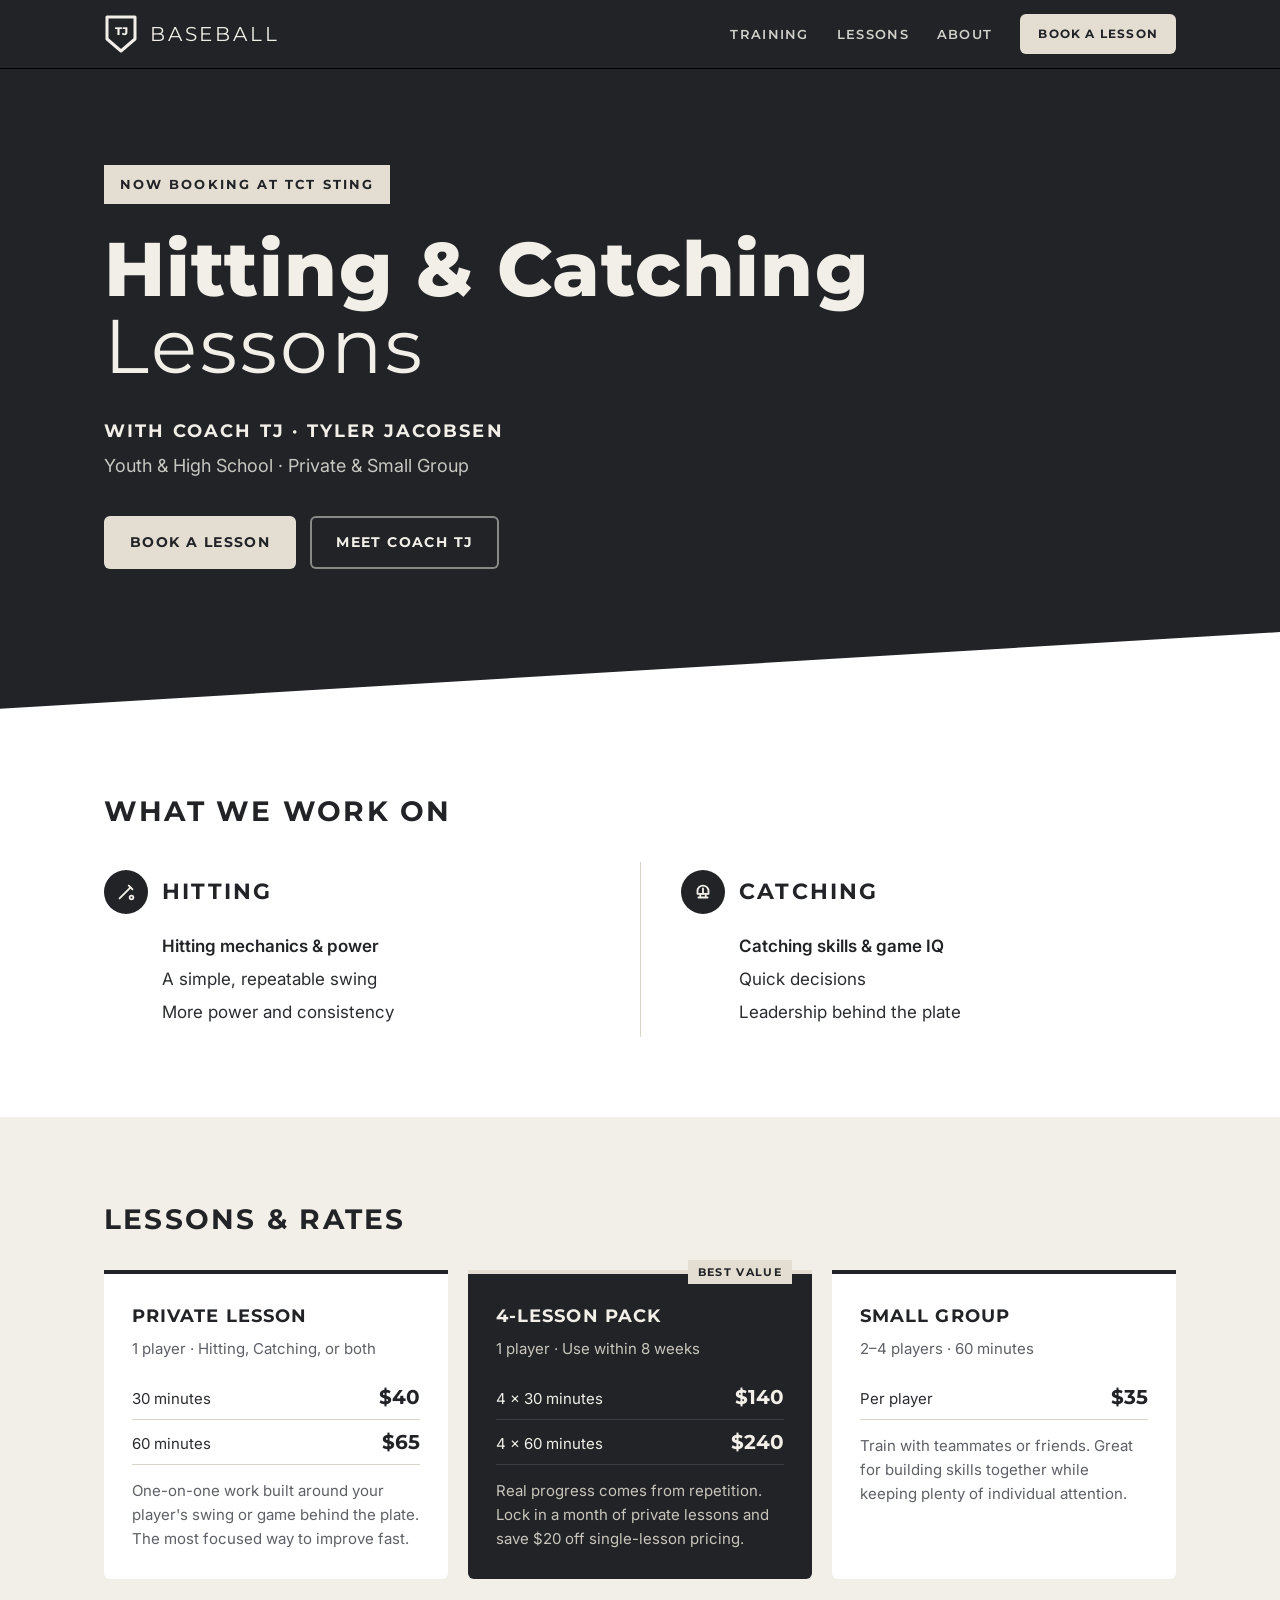
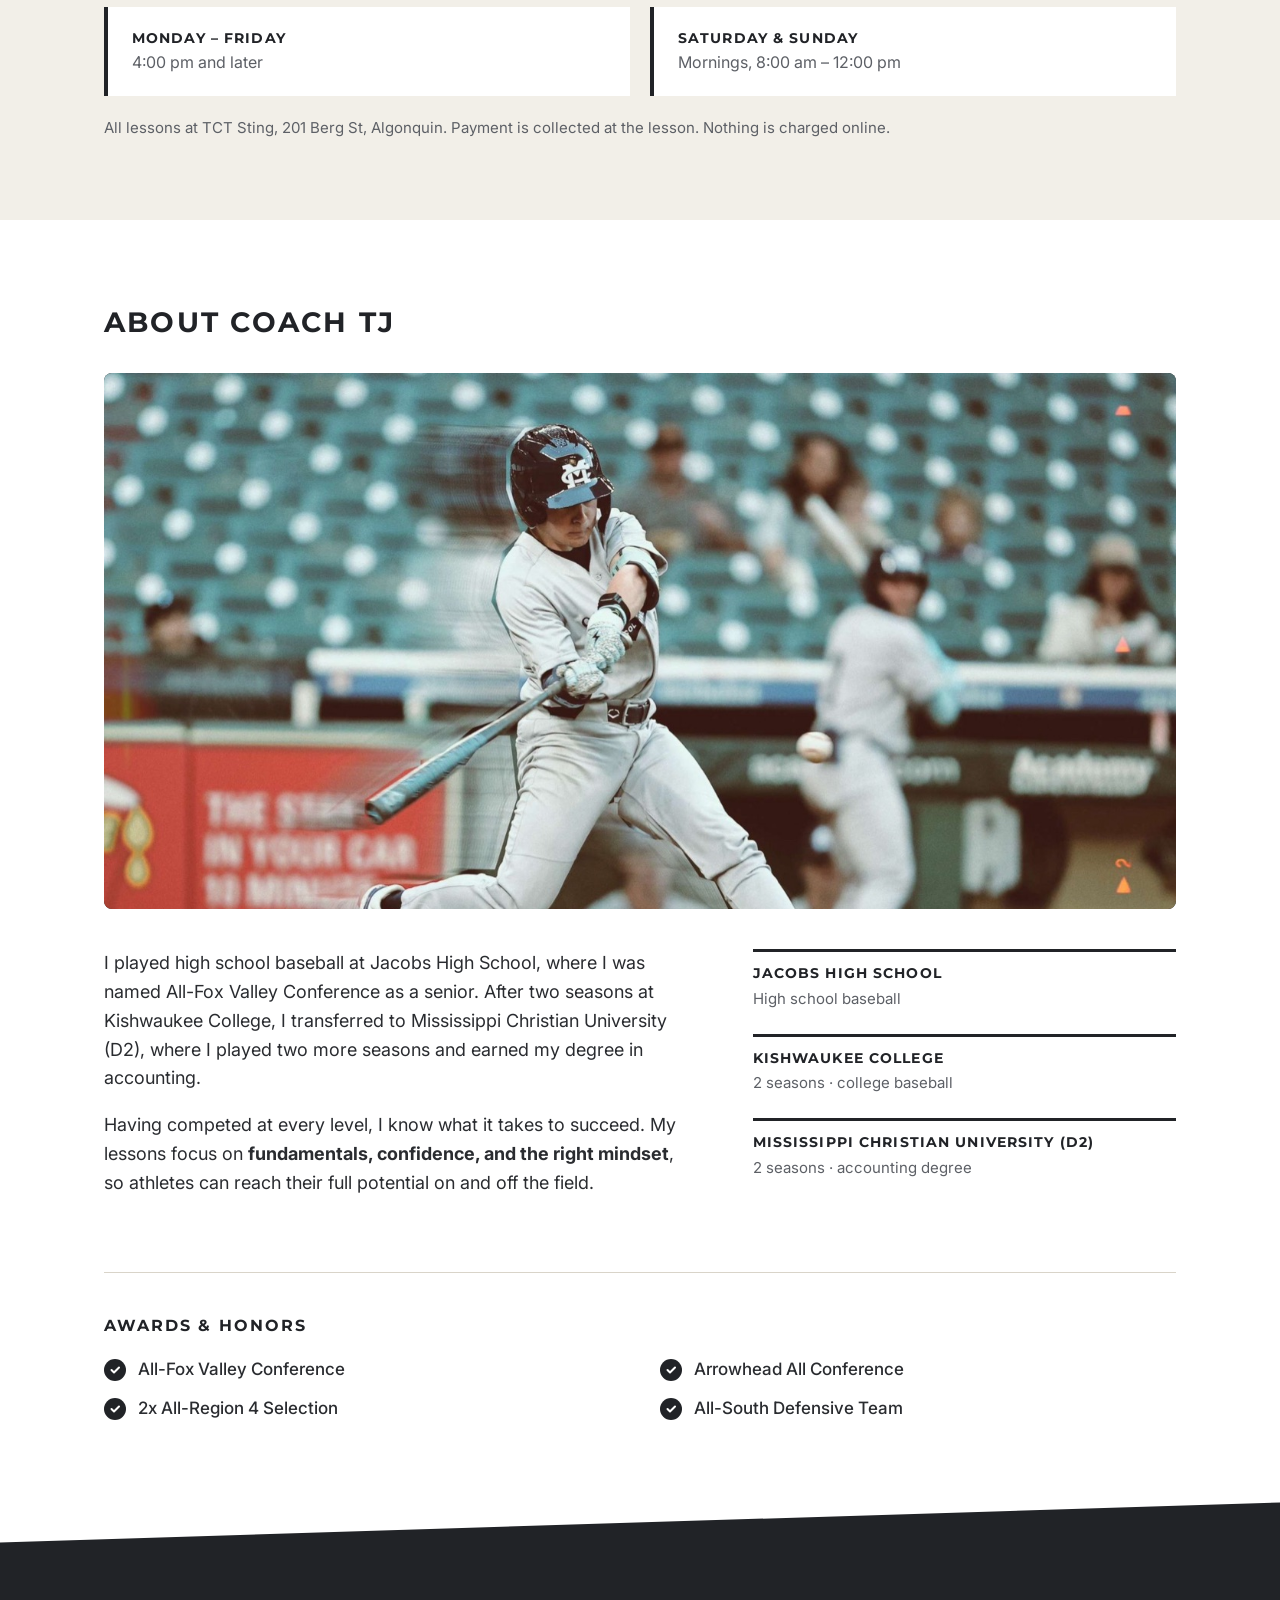
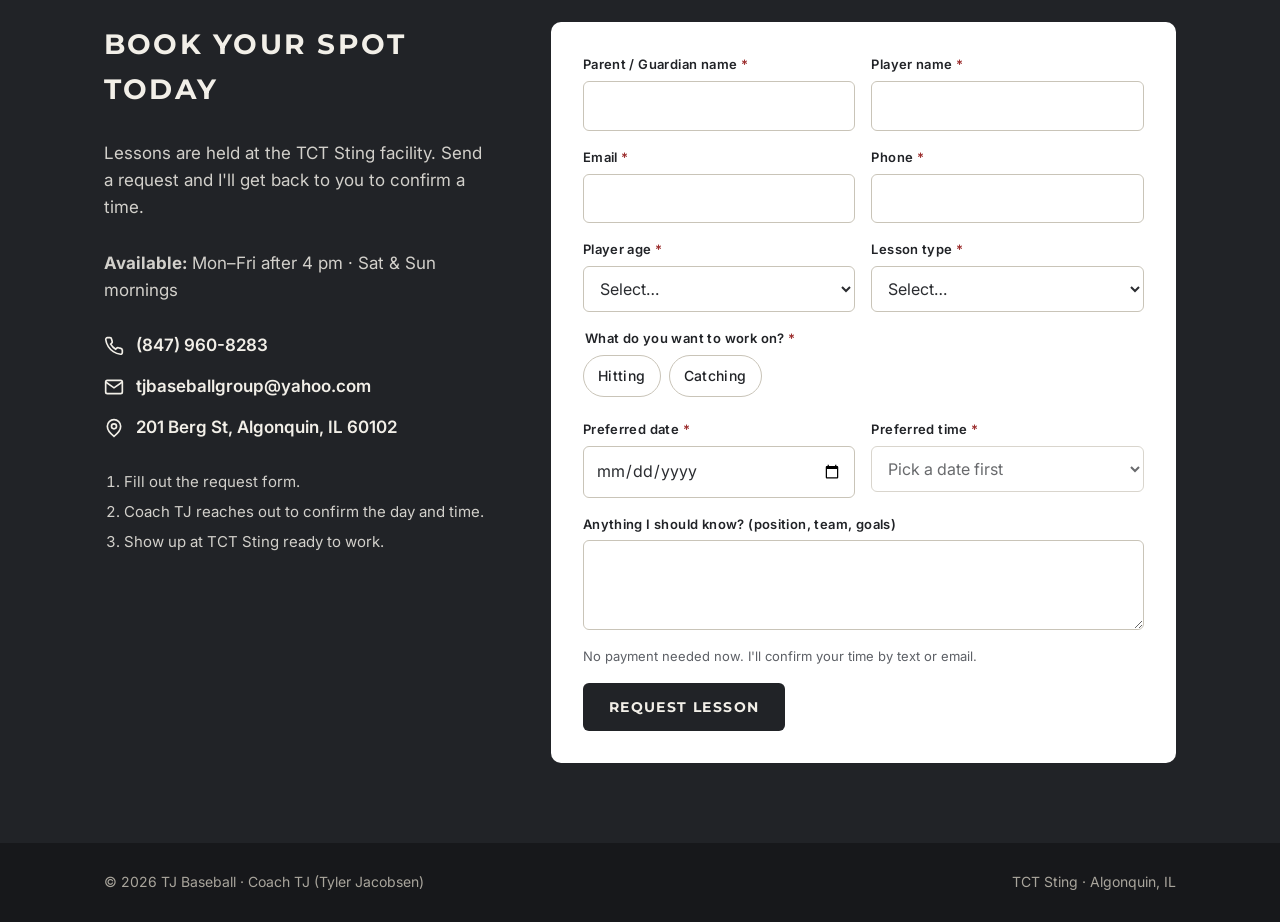
==== index.html @ 621c5c92 "Add files via upload" ====
<!doctype html>
<html lang="en">
<head>
<meta charset="utf-8">
<meta name="viewport" content="width=device-width, initial-scale=1">
<title>TJ Baseball | Hitting & Catching Lessons</title>
<meta name="description" content="Private and small group hitting and catching lessons for youth and high school players with Coach TJ (Tyler Jacobsen) at TCT Sting in Algonquin, IL.">
<link rel="preconnect" href="https://fonts.googleapis.com">
<link rel="preconnect" href="https://fonts.gstatic.com" crossorigin>
<link href="https://fonts.googleapis.com/css2?family=Montserrat:wght@400;600;700;800&family=Inter:wght@400;500;600&display=swap" rel="stylesheet">
<style>
  :root {
    --ink: #212327;
    --ink-2: #2c2f34;
    --cream: #e4ded2;
    --paper: #f2efe8;
    --white: #ffffff;
    --text: #2a2c30;
    --muted: #5d6066;
    --line: #d9d4c9;
    --accent: #e4ded2;
    --ok: #2f6b45;
    --err: #9b2c2c;
    --radius: 6px;
    --max: 1120px;
  }
  * { box-sizing: border-box; }
  html { scroll-behavior: smooth; }
  body {
    margin: 0; background: var(--white); color: var(--text);
    font: 400 17px/1.6 Inter, system-ui, -apple-system, sans-serif;
  }
  h1, h2, h3, .eyebrow, .btn, nav a { font-family: Montserrat, Inter, sans-serif; }
  h2 { font-size: clamp(22px, 3vw, 28px); letter-spacing: .08em; text-transform: uppercase; margin: 0 0 28px; font-weight: 700; color: var(--ink); }
  a { color: inherit; }
  .wrap { max-width: var(--max); margin: 0 auto; padding: 0 24px; }
  section { padding: 80px 0; }

  /* Nav */
  header.nav { position: sticky; top: 0; z-index: 20; background: var(--ink); color: var(--paper); border-bottom: 1px solid #000; }
  header.nav .wrap { display: flex; align-items: center; justify-content: space-between; height: 68px; }
  .logo { display: flex; align-items: center; gap: 12px; text-decoration: none; }
  .logo span { font-family: Montserrat, sans-serif; font-weight: 400; letter-spacing: .14em; font-size: 20px; }
  nav { display: flex; gap: 28px; align-items: center; }
  nav a { text-decoration: none; font-size: 13px; font-weight: 600; letter-spacing: .1em; text-transform: uppercase; opacity: .85; }
  nav a:hover { opacity: 1; }
  .menu-btn { display: none; background: none; border: 0; color: var(--paper); padding: 8px; cursor: pointer; }

  .btn { display: inline-block; border: 0; cursor: pointer; text-decoration: none; text-transform: uppercase; letter-spacing: .1em; font-weight: 700; font-size: 14px; padding: 15px 26px; border-radius: var(--radius); transition: transform .15s, background .15s; }
  .btn:active { transform: translateY(1px); }
  .btn-light { background: var(--cream); color: var(--ink); }
  .btn-light:hover { background: #fff; }
  .btn-ghost { background: transparent; color: var(--paper); box-shadow: inset 0 0 0 2px rgba(242,239,232,.5); }
  .btn-ghost:hover { box-shadow: inset 0 0 0 2px var(--paper); }
  .btn-dark { background: var(--ink); color: var(--paper); }
  .btn-dark:hover { background: #000; }
  nav .btn { padding: 10px 18px; font-size: 12px; opacity: 1; }

  /* Hero */
  .hero { background: var(--ink); color: var(--paper); padding: 96px 0 140px; position: relative; clip-path: polygon(0 0, 100% 0, 100% 88%, 0 100%); }
  .hero::after { content: ""; position: absolute; left: 0; right: 0; bottom: 0; height: 14px; background: var(--cream); clip-path: polygon(0 100%, 100% 0, 100% 100%, 0 100%); }
  .tag { display: inline-block; background: var(--cream); color: var(--ink); font-family: Montserrat, sans-serif; font-weight: 700; font-size: 13px; letter-spacing: .16em; text-transform: uppercase; padding: 9px 16px; margin-bottom: 26px; }
  .hero h1 { margin: 0; line-height: 1.02; font-size: clamp(40px, 7vw, 76px); font-weight: 800; letter-spacing: .01em; }
  .hero h1 .thin { display: block; font-weight: 400; letter-spacing: .04em; }
  .hero .coach { margin: 32px 0 6px; font-family: Montserrat, sans-serif; font-weight: 700; letter-spacing: .12em; text-transform: uppercase; font-size: 18px; }
  .hero .sub { margin: 0 0 36px; opacity: .8; font-size: 18px; }
  .hero .ctas { display: flex; gap: 14px; flex-wrap: wrap; }

  /* Work on */
  .focus { display: grid; grid-template-columns: 1fr 1fr; gap: 0; }
  .focus > div { padding: 8px 40px 8px 0; }
  .focus > div + div { border-left: 1px solid var(--line); padding-left: 40px; }
  .focus h3 { display: flex; align-items: center; gap: 14px; font-size: 22px; letter-spacing: .1em; text-transform: uppercase; margin: 0 0 16px; color: var(--ink); }
  .ic { width: 44px; height: 44px; border-radius: 50%; background: var(--ink); display: grid; place-items: center; flex: none; }
  .focus ul { list-style: none; padding: 0 0 0 58px; margin: 0; }
  .focus li { padding: 3px 0; }
  .focus li:first-child { font-weight: 600; color: var(--ink); }

  /* Lessons */
  .lessons { background: var(--paper); }
  .cards { display: grid; grid-template-columns: repeat(3, 1fr); gap: 20px; }
  .card { background: var(--white); border-top: 4px solid var(--ink); padding: 28px; border-radius: 0 0 var(--radius) var(--radius); }
  .card h3 { margin: 0 0 6px; font-size: 18px; letter-spacing: .06em; text-transform: uppercase; color: var(--ink); }
  .card .meta { color: var(--muted); font-size: 15px; margin-bottom: 14px; }
  .card .price { font-family: Montserrat, sans-serif; font-weight: 700; font-size: 22px; color: var(--ink); margin-bottom: 12px; }
  .card p { margin: 0; font-size: 15px; color: var(--muted); }

  .card .price small { font-size: 14px; font-weight: 600; color: var(--muted); }
  .card .price-list { list-style: none; margin: 0 0 14px; padding: 0; }
  .card .price-list li { display: flex; justify-content: space-between; align-items: baseline; padding: 6px 0; border-bottom: 1px solid var(--line); font-size: 15px; }
  .card .price-list b { font-family: Montserrat, sans-serif; font-size: 20px; color: var(--ink); }
  .card.featured { background: var(--ink); color: var(--paper); border-top-color: var(--cream); position: relative; }
  .card.featured h3, .card.featured .price-list b { color: var(--paper); }
  .card.featured .meta, .card.featured p { color: #c9c5bc; }
  .card.featured .price-list li { border-color: #3a3d43; }
  .badge { position: absolute; top: -14px; right: 20px; background: var(--cream); color: var(--ink); font: 700 11px Montserrat, sans-serif; letter-spacing: .12em; text-transform: uppercase; padding: 5px 10px; }
  .hours { display: grid; grid-template-columns: repeat(2, 1fr); gap: 20px; margin-top: 28px; }
  .hours div { background: var(--white); padding: 20px 24px; border-left: 4px solid var(--ink); }
  .hours strong { display: block; font-family: Montserrat, sans-serif; text-transform: uppercase; letter-spacing: .08em; font-size: 14px; color: var(--ink); }
  .hours span { color: var(--muted); font-size: 16px; }
  .note { margin: 20px 0 0; color: var(--muted); font-size: 15px; }

  /* About */
  .about-photo { margin: 0 0 40px; border-radius: 8px; overflow: hidden; aspect-ratio: 16 / 8; background: var(--ink); }
  .about-photo img { width: 100%; height: 100%; object-fit: cover; object-position: 45% 0%; display: block; }
  .about-grid { display: grid; grid-template-columns: 1.4fr 1fr; gap: 56px; align-items: start; }
  .about p { margin: 0 0 18px; font-size: 18px; }
  .path { display: grid; gap: 22px; }
  .path div { border-top: 3px solid var(--ink); padding-top: 10px; }
  .path strong { display: block; font-family: Montserrat, sans-serif; letter-spacing: .08em; text-transform: uppercase; font-size: 14px; color: var(--ink); }
  .path span { color: var(--muted); font-size: 15px; }
  .awards { margin-top: 56px; padding-top: 40px; border-top: 1px solid var(--line); }
  .awards h3 { font-size: 16px; letter-spacing: .12em; text-transform: uppercase; margin: 0 0 18px; color: var(--ink); }
  .awards ul { list-style: none; margin: 0; padding: 0; display: grid; grid-template-columns: 1fr 1fr; gap: 12px 40px; }
  .awards li { display: flex; align-items: center; gap: 12px; font-weight: 500; }
  .check { width: 22px; height: 22px; border-radius: 50%; background: var(--ink); display: grid; place-items: center; flex: none; }

  /* Booking */
  .book { background: var(--ink); color: var(--paper); clip-path: polygon(0 40px, 100% 0, 100% 100%, 0 100%); padding-top: 120px; }
  .book h2 { color: var(--paper); }
  .book-grid { display: grid; grid-template-columns: 1fr 1.6fr; gap: 56px; align-items: start; }
  .book .lead { opacity: .85; margin: 0 0 28px; }
  .contact { list-style: none; padding: 0; margin: 0 0 28px; display: grid; gap: 14px; }
  .contact li { display: flex; gap: 12px; align-items: center; font-weight: 600; }
  .contact a { text-decoration: none; }
  .contact a:hover { text-decoration: underline; }
  .steps { margin: 0; padding-left: 20px; opacity: .85; font-size: 15px; }
  .steps li { margin-bottom: 6px; }

  form { background: var(--white); color: var(--text); border-radius: 10px; padding: 32px; }
  .row { display: grid; grid-template-columns: 1fr 1fr; gap: 16px; }
  .field { display: flex; flex-direction: column; margin-bottom: 16px; }
  label, legend { font-size: 13px; font-weight: 600; letter-spacing: .03em; color: var(--ink); margin-bottom: 6px; }
  .req { color: var(--err); }
  input, select, textarea { font: inherit; font-size: 16px; padding: 11px 12px; border: 1px solid #c9c4b8; border-radius: var(--radius); background: #fff; color: var(--text); width: 100%; }
  input:focus, select:focus, textarea:focus { outline: 2px solid var(--ink); outline-offset: 0; border-color: var(--ink); }
  textarea { min-height: 90px; resize: vertical; }
  fieldset { border: 0; padding: 0; margin: 0 0 16px; }
  .chips { display: flex; flex-wrap: wrap; gap: 8px; }
  .chip input { position: absolute; opacity: 0; pointer-events: none; }
  .chip span { display: inline-block; padding: 9px 14px; border: 1px solid #c9c4b8; border-radius: 999px; font-size: 14px; font-weight: 500; cursor: pointer; user-select: none; }
  .chip input:checked + span { background: var(--ink); color: var(--paper); border-color: var(--ink); }
  .chip input:focus-visible + span { outline: 2px solid var(--ink); outline-offset: 2px; }
  .form-foot { display: flex; align-items: center; justify-content: space-between; gap: 16px; flex-wrap: wrap; margin-top: 8px; }
  .fine { font-size: 13px; color: var(--muted); margin: 0; }
  .status { margin-top: 16px; padding: 14px 16px; border-radius: var(--radius); font-size: 15px; display: none; }
  .status.ok { display: block; background: #e7f2ea; color: var(--ok); }
  .status.err { display: block; background: #f7e6e6; color: var(--err); }
  .hp { position: absolute; left: -9999px; }

  footer { background: #17181b; color: #a9a59c; font-size: 14px; padding: 28px 0; }
  footer .wrap { display: flex; justify-content: space-between; gap: 16px; flex-wrap: wrap; }

  @media (max-width: 860px) {
    section { padding: 60px 0; }
    nav { display: none; position: absolute; top: 68px; left: 0; right: 0; background: var(--ink); flex-direction: column; align-items: stretch; gap: 0; padding: 8px 24px 20px; }
    nav.open { display: flex; }
    nav a { padding: 14px 0; border-bottom: 1px solid #3a3d43; }
    nav .btn { margin-top: 14px; text-align: center; padding: 14px; }
    .menu-btn { display: block; }
    .hero { padding: 64px 0 110px; }
    .focus, .cards, .about-grid, .book-grid { grid-template-columns: 1fr; }
    .focus > div { padding: 0 0 28px; }
    .focus > div + div { border-left: 0; border-top: 1px solid var(--line); padding: 28px 0 0; }
    .about-grid { gap: 36px; }
    .awards ul { grid-template-columns: 1fr; }
    .hours { grid-template-columns: 1fr; }
    .about-photo { aspect-ratio: 4 / 3; }
    .book { padding-top: 90px; }
  }
  @media (max-width: 520px) {
    .wrap { padding: 0 16px; }
    .row { grid-template-columns: 1fr; gap: 0; }
    form { padding: 22px 18px; }
    .focus ul { padding-left: 0; }
  }
</style>
</head>
<body>

<header class="nav">
  <div class="wrap">
    <a class="logo" href="#top" aria-label="TJ Baseball home">
      <svg width="34" height="40" viewBox="0 0 34 40" aria-hidden="true"><path d="M3 3h28v22L17 37 3 25z" fill="none" stroke="#f2efe8" stroke-width="3" stroke-linejoin="round"/><text x="17" y="21" text-anchor="middle" font-family="Montserrat, sans-serif" font-weight="800" font-size="11" fill="#f2efe8">TJ</text></svg>
      <span>BASEBALL</span>
    </a>
    <button class="menu-btn" aria-label="Open menu" aria-expanded="false" aria-controls="menu">
      <svg width="26" height="26" viewBox="0 0 24 24" fill="none" stroke="currentColor" stroke-width="2"><path d="M3 6h18M3 12h18M3 18h18"/></svg>
    </button>
    <nav id="menu">
      <a href="#training">Training</a>
      <a href="#lessons">Lessons</a>
      <a href="#about">About</a>
      <a class="btn btn-light" href="#book">Book a Lesson</a>
    </nav>
  </div>
</header>

<main id="top">
  <section class="hero">
    <div class="wrap">
      <div class="tag">Now booking at TCT Sting</div>
      <h1>Hitting &amp; Catching <span class="thin">Lessons</span></h1>
      <p class="coach">With Coach TJ · Tyler Jacobsen</p>
      <p class="sub">Youth &amp; High School · Private &amp; Small Group</p>
      <div class="ctas">
        <a class="btn btn-light" href="#book">Book a Lesson</a>
        <a class="btn btn-ghost" href="#about">Meet Coach TJ</a>
      </div>
    </div>
  </section>

  <section id="training">
    <div class="wrap">
      <h2>What We Work On</h2>
      <div class="focus">
        <div>
          <h3><span class="ic"><svg width="22" height="22" viewBox="0 0 24 24" fill="none" stroke="#f2efe8" stroke-width="2" stroke-linecap="round"><path d="M5 19 17 7"/><path d="M15 5l4 4"/><circle cx="18" cy="18" r="2"/></svg></span>Hitting</h3>
          <ul>
            <li>Hitting mechanics &amp; power</li>
            <li>A simple, repeatable swing</li>
            <li>More power and consistency</li>
          </ul>
        </div>
        <div>
          <h3><span class="ic"><svg width="22" height="22" viewBox="0 0 24 24" fill="none" stroke="#f2efe8" stroke-width="2" stroke-linecap="round" stroke-linejoin="round"><path d="M6 11a6 6 0 0 1 12 0v3H6z"/><path d="M9 14v4M15 14v4M7 18h10"/><path d="M12 8v6"/></svg></span>Catching</h3>
          <ul>
            <li>Catching skills &amp; game IQ</li>
            <li>Quick decisions</li>
            <li>Leadership behind the plate</li>
          </ul>
        </div>
      </div>
    </div>
  </section>

  <section id="lessons" class="lessons">
    <div class="wrap">
      <h2>Lessons &amp; Rates</h2>
      <div class="cards">
        <div class="card">
          <h3>Private Lesson</h3>
          <div class="meta">1 player · Hitting, Catching, or both</div>
          <ul class="price-list">
            <li><span>30 minutes</span><b>$40</b></li>
            <li><span>60 minutes</span><b>$65</b></li>
          </ul>
          <p>One-on-one work built around your player's swing or game behind the plate. The most focused way to improve fast.</p>
        </div>
        <div class="card featured">
          <span class="badge">Best value</span>
          <h3>4-Lesson Pack</h3>
          <div class="meta">1 player · Use within 8 weeks</div>
          <ul class="price-list">
            <li><span>4 × 30 minutes</span><b>$140</b></li>
            <li><span>4 × 60 minutes</span><b>$240</b></li>
          </ul>
          <p>Real progress comes from repetition. Lock in a month of private lessons and save $20 off single-lesson pricing.</p>
        </div>
        <div class="card">
          <h3>Small Group</h3>
          <div class="meta">2–4 players · 60 minutes</div>
          <ul class="price-list">
            <li><span>Per player</span><b>$35</b></li>
          </ul>
          <p>Train with teammates or friends. Great for building skills together while keeping plenty of individual attention.</p>
        </div>
      </div>
      <div class="hours">
        <div><strong>Monday – Friday</strong><span>4:00 pm and later</span></div>
        <div><strong>Saturday &amp; Sunday</strong><span>Mornings, 8:00 am – 12:00 pm</span></div>
      </div>
      <p class="note">All lessons at TCT Sting, 201 Berg St, Algonquin. Payment is collected at the lesson. Nothing is charged online.</p>
    </div>
  </section>

  <section id="about" class="about">
    <div class="wrap">
      <h2>About Coach TJ</h2>
      <figure class="about-photo"><img src="images/coach-tyler.jpg" alt="Coach TJ (Tyler Jacobsen) at bat during a college game" width="1400" height="933" loading="lazy"></figure>
      <div class="about-grid">
        <div>
          <p>I played high school baseball at Jacobs High School, where I was named All-Fox Valley Conference as a senior. After two seasons at Kishwaukee College, I transferred to Mississippi Christian University (D2), where I played two more seasons and earned my degree in accounting.</p>
          <p>Having competed at every level, I know what it takes to succeed. My lessons focus on <strong>fundamentals, confidence, and the right mindset</strong>, so athletes can reach their full potential on and off the field.</p>
        </div>
        <div class="path">
          <div><strong>Jacobs High School</strong><span>High school baseball</span></div>
          <div><strong>Kishwaukee College</strong><span>2 seasons · college baseball</span></div>
          <div><strong>Mississippi Christian University (D2)</strong><span>2 seasons · accounting degree</span></div>
        </div>
      </div>
      <div class="awards">
        <h3>Awards &amp; Honors</h3>
        <ul>
          <li><span class="check"><svg width="12" height="12" viewBox="0 0 24 24" fill="none" stroke="#fff" stroke-width="4" stroke-linecap="round" stroke-linejoin="round"><path d="M5 12l5 5L20 7"/></svg></span>All-Fox Valley Conference</li>
          <li><span class="check"><svg width="12" height="12" viewBox="0 0 24 24" fill="none" stroke="#fff" stroke-width="4" stroke-linecap="round" stroke-linejoin="round"><path d="M5 12l5 5L20 7"/></svg></span>Arrowhead All Conference</li>
          <li><span class="check"><svg width="12" height="12" viewBox="0 0 24 24" fill="none" stroke="#fff" stroke-width="4" stroke-linecap="round" stroke-linejoin="round"><path d="M5 12l5 5L20 7"/></svg></span>2x All-Region 4 Selection</li>
          <li><span class="check"><svg width="12" height="12" viewBox="0 0 24 24" fill="none" stroke="#fff" stroke-width="4" stroke-linecap="round" stroke-linejoin="round"><path d="M5 12l5 5L20 7"/></svg></span>All-South Defensive Team</li>
        </ul>
      </div>
    </div>
  </section>

  <section id="book" class="book">
    <div class="wrap book-grid">
      <div>
        <h2>Book Your Spot Today</h2>
        <p class="lead">Lessons are held at the TCT Sting facility. Send a request and I'll get back to you to confirm a time.</p>
        <p class="lead"><strong>Available:</strong> Mon–Fri after 4 pm · Sat &amp; Sun mornings</p>
        <ul class="contact">
          <li><svg width="20" height="20" viewBox="0 0 24 24" fill="none" stroke="currentColor" stroke-width="2"><path d="M22 16.9v3a2 2 0 0 1-2.2 2 19.8 19.8 0 0 1-8.6-3.1 19.5 19.5 0 0 1-6-6A19.8 19.8 0 0 1 2.1 4.2 2 2 0 0 1 4.1 2h3a2 2 0 0 1 2 1.7c.1.9.4 1.8.7 2.7a2 2 0 0 1-.5 2.1L8 9.8a16 16 0 0 0 6 6l1.3-1.3a2 2 0 0 1 2.1-.4c.9.3 1.8.6 2.7.7a2 2 0 0 1 1.7 2z"/></svg><a href="tel:+18479608283">(847) 960-8283</a></li>
          <li><svg width="20" height="20" viewBox="0 0 24 24" fill="none" stroke="currentColor" stroke-width="2"><rect x="2" y="4" width="20" height="16" rx="2"/><path d="m22 6-10 7L2 6"/></svg><a href="mailto:tjbaseballgroup@yahoo.com">tjbaseballgroup@yahoo.com</a></li>
          <li><svg width="20" height="20" viewBox="0 0 24 24" fill="none" stroke="currentColor" stroke-width="2"><path d="M20 10c0 6-8 12-8 12s-8-6-8-12a8 8 0 0 1 16 0z"/><circle cx="12" cy="10" r="3"/></svg><a href="https://maps.google.com/?q=201+Berg+St,+Algonquin,+IL+60102" target="_blank" rel="noopener">201 Berg St, Algonquin, IL 60102</a></li>
        </ul>
        <ol class="steps">
          <li>Fill out the request form.</li>
          <li>Coach TJ reaches out to confirm the day and time.</li>
          <li>Show up at TCT Sting ready to work.</li>
        </ol>
      </div>

      <form id="booking-form" novalidate>
        <input type="text" name="_honey" class="hp" tabindex="-1" autocomplete="off">
        <div class="row">
          <div class="field"><label for="parent">Parent / Guardian name <span class="req">*</span></label><input id="parent" name="Parent name" required autocomplete="name"></div>
          <div class="field"><label for="player">Player name <span class="req">*</span></label><input id="player" name="Player name" required></div>
        </div>
        <div class="row">
          <div class="field"><label for="email">Email <span class="req">*</span></label><input id="email" name="email" type="email" required autocomplete="email"></div>
          <div class="field"><label for="phone">Phone <span class="req">*</span></label><input id="phone" name="Phone" type="tel" required autocomplete="tel"></div>
        </div>
        <div class="row">
          <div class="field"><label for="age">Player age <span class="req">*</span></label>
            <select id="age" name="Player age" required>
              <option value="">Select…</option>
              <option>7–8</option><option>9–10</option><option>11–12</option><option>13–14</option><option>High school (14–18)</option>
            </select>
          </div>
          <div class="field"><label for="format">Lesson type <span class="req">*</span></label>
            <select id="format" name="Lesson type" required>
              <option value="">Select…</option>
              <option>Private · 30 min ($40)</option>
              <option>Private · 60 min ($65)</option>
              <option>4-Lesson Pack · 30 min ($140)</option>
              <option>4-Lesson Pack · 60 min ($240)</option>
              <option>Small group · 60 min ($35/player)</option>
            </select>
          </div>
        </div>
        <fieldset>
          <legend>What do you want to work on? <span class="req">*</span></legend>
          <div class="chips" id="focus-chips">
            <label class="chip"><input type="checkbox" name="Focus" value="Hitting"><span>Hitting</span></label>
            <label class="chip"><input type="checkbox" name="Focus" value="Catching"><span>Catching</span></label>
          </div>
        </fieldset>
        <div class="row">
          <div class="field"><label for="date">Preferred date <span class="req">*</span></label><input id="date" name="Preferred date" type="date" required></div>
          <div class="field"><label for="time">Preferred time <span class="req">*</span></label>
            <select id="time" name="Preferred time" required disabled>
              <option value="">Pick a date first</option>
            </select>
          </div>
        </div>
        <div class="field"><label for="notes">Anything I should know? (position, team, goals)</label><textarea id="notes" name="Notes"></textarea></div>
        <div class="form-foot">
          <p class="fine">No payment needed now. I'll confirm your time by text or email.</p>
          <button class="btn btn-dark" type="submit">Request Lesson</button>
        </div>
        <div class="status" id="status" role="status" aria-live="polite"></div>
      </form>
    </div>
  </section>
</main>

<footer>
  <div class="wrap">
    <span>© <span id="yr"></span> TJ Baseball · Coach TJ (Tyler Jacobsen)</span>
    <span>TCT Sting · Algonquin, IL</span>
  </div>
</footer>

<script>
  // Where booking requests are sent. FormSubmit forwards them to this inbox.
  // The very first request triggers a one-time "activate this form" email to this address.
  var BOOKING_EMAIL = "tjbaseballgroup@yahoo.com";

  document.getElementById("yr").textContent = new Date().getFullYear();

  // Mobile menu
  var menuBtn = document.querySelector(".menu-btn"), menu = document.getElementById("menu");
  menuBtn.addEventListener("click", function () {
    var open = menu.classList.toggle("open");
    menuBtn.setAttribute("aria-expanded", open);
  });
  menu.querySelectorAll("a").forEach(function (a) {
    a.addEventListener("click", function () { menu.classList.remove("open"); menuBtn.setAttribute("aria-expanded", false); });
  });

  // No booking in the past
  var dateInput = document.getElementById("date");
  var t = new Date(); t.setMinutes(t.getMinutes() - t.getTimezoneOffset());
  dateInput.min = t.toISOString().slice(0, 10);

  // Coach availability: weekdays 4pm and later, weekend mornings
  var WEEKDAY_TIMES = ["4:00 pm", "4:30 pm", "5:00 pm", "5:30 pm", "6:00 pm", "6:30 pm", "7:00 pm", "7:30 pm", "8:00 pm"];
  var WEEKEND_TIMES = ["8:00 am", "8:30 am", "9:00 am", "9:30 am", "10:00 am", "10:30 am", "11:00 am"];
  var timeSel = document.getElementById("time");
  function fillTimes() {
    timeSel.innerHTML = "";
    if (!dateInput.value) {
      timeSel.disabled = true;
      timeSel.add(new Option("Pick a date first", ""));
      return;
    }
    var day = new Date(dateInput.value + "T12:00:00").getDay();
    var times = (day === 0 || day === 6) ? WEEKEND_TIMES : WEEKDAY_TIMES;
    timeSel.disabled = false;
    timeSel.add(new Option("Select a time…", ""));
    times.forEach(function (tm) { timeSel.add(new Option(tm, tm)); });
    timeSel.add(new Option("Any time that day", "Any time that day"));
  }
  dateInput.addEventListener("change", fillTimes);
  form = document.getElementById("booking-form");
  form.addEventListener("reset", function () { setTimeout(fillTimes, 0); });

  var form = document.getElementById("booking-form"), statusEl = document.getElementById("status");
  function show(kind, msg) { statusEl.className = "status " + kind; statusEl.textContent = msg; }

  form.addEventListener("submit", function (e) {
    e.preventDefault();
    var focus = Array.prototype.map.call(form.querySelectorAll('input[name="Focus"]:checked'), function (c) { return c.value; });
    if (!form.checkValidity() || focus.length === 0) {
      show("err", focus.length === 0 && form.checkValidity() ? "Please pick Hitting, Catching, or both." : "Please fill in all required fields.");
      var bad = form.querySelector(":invalid"); if (bad) bad.focus();
      return;
    }
    var data = {};
    new FormData(form).forEach(function (v, k) { if (k !== "Focus") data[k] = v; });
    data["Focus"] = focus.join(" + ");
    data._subject = "New lesson request: " + data["Player name"] + " (" + data["Focus"] + ")";
    data._template = "table";
    data._captcha = "false";

    var btn = form.querySelector("button[type=submit]");
    btn.disabled = true; btn.textContent = "Sending…";
    fetch("https://formsubmit.co/ajax/" + BOOKING_EMAIL, {
      method: "POST",
      headers: { "Content-Type": "application/json", "Accept": "application/json" },
      body: JSON.stringify(data)
    }).then(function (r) { return r.json().then(function (j) { if (!r.ok || String(j.success) === "false") throw new Error(j.message || "failed"); }); })
      .then(function () {
        form.reset();
        show("ok", "Thanks! Your request was sent. Coach TJ will reach out soon to confirm your lesson.");
      })
      .catch(function () {
        show("err", "Something went wrong sending your request. Please call or text (847) 960-8283 or email tjbaseballgroup@yahoo.com.");
      })
      .finally(function () { btn.disabled = false; btn.textContent = "Request Lesson"; });
  });
</script>
</body>
</html>
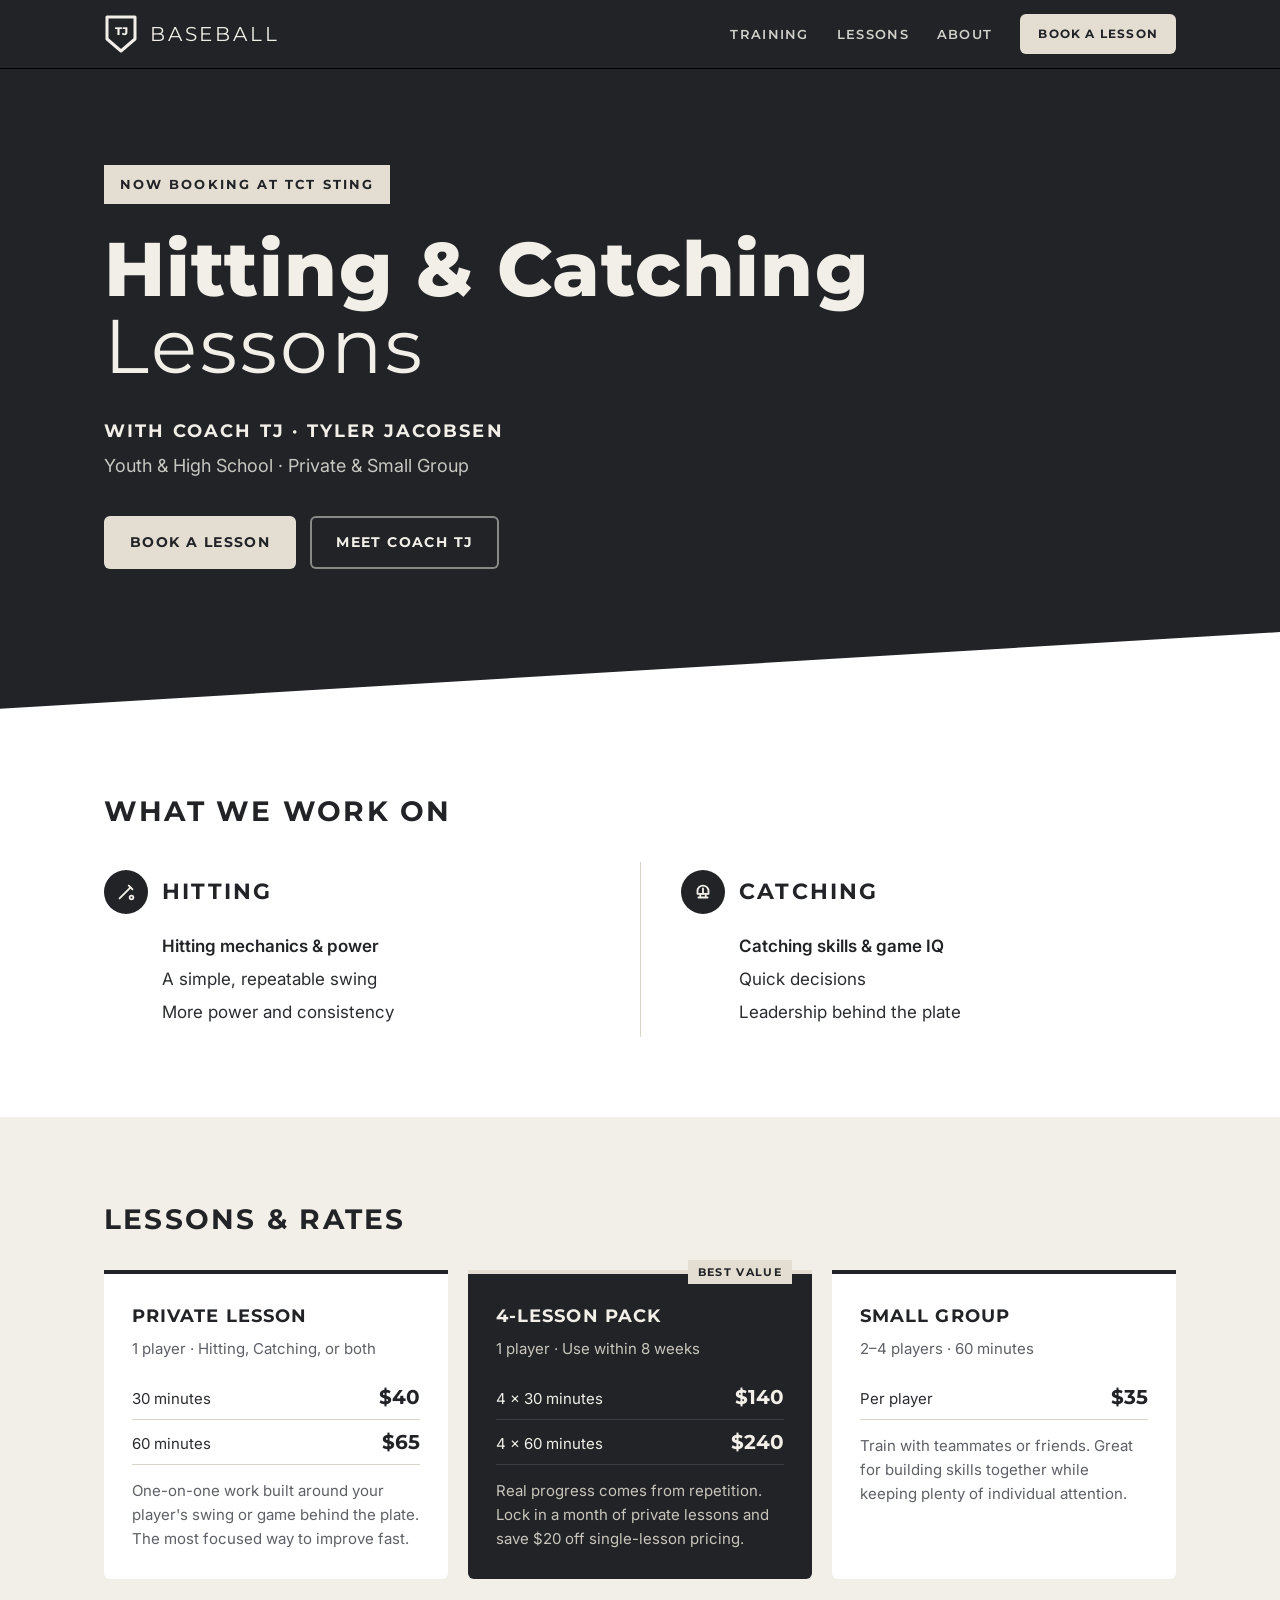
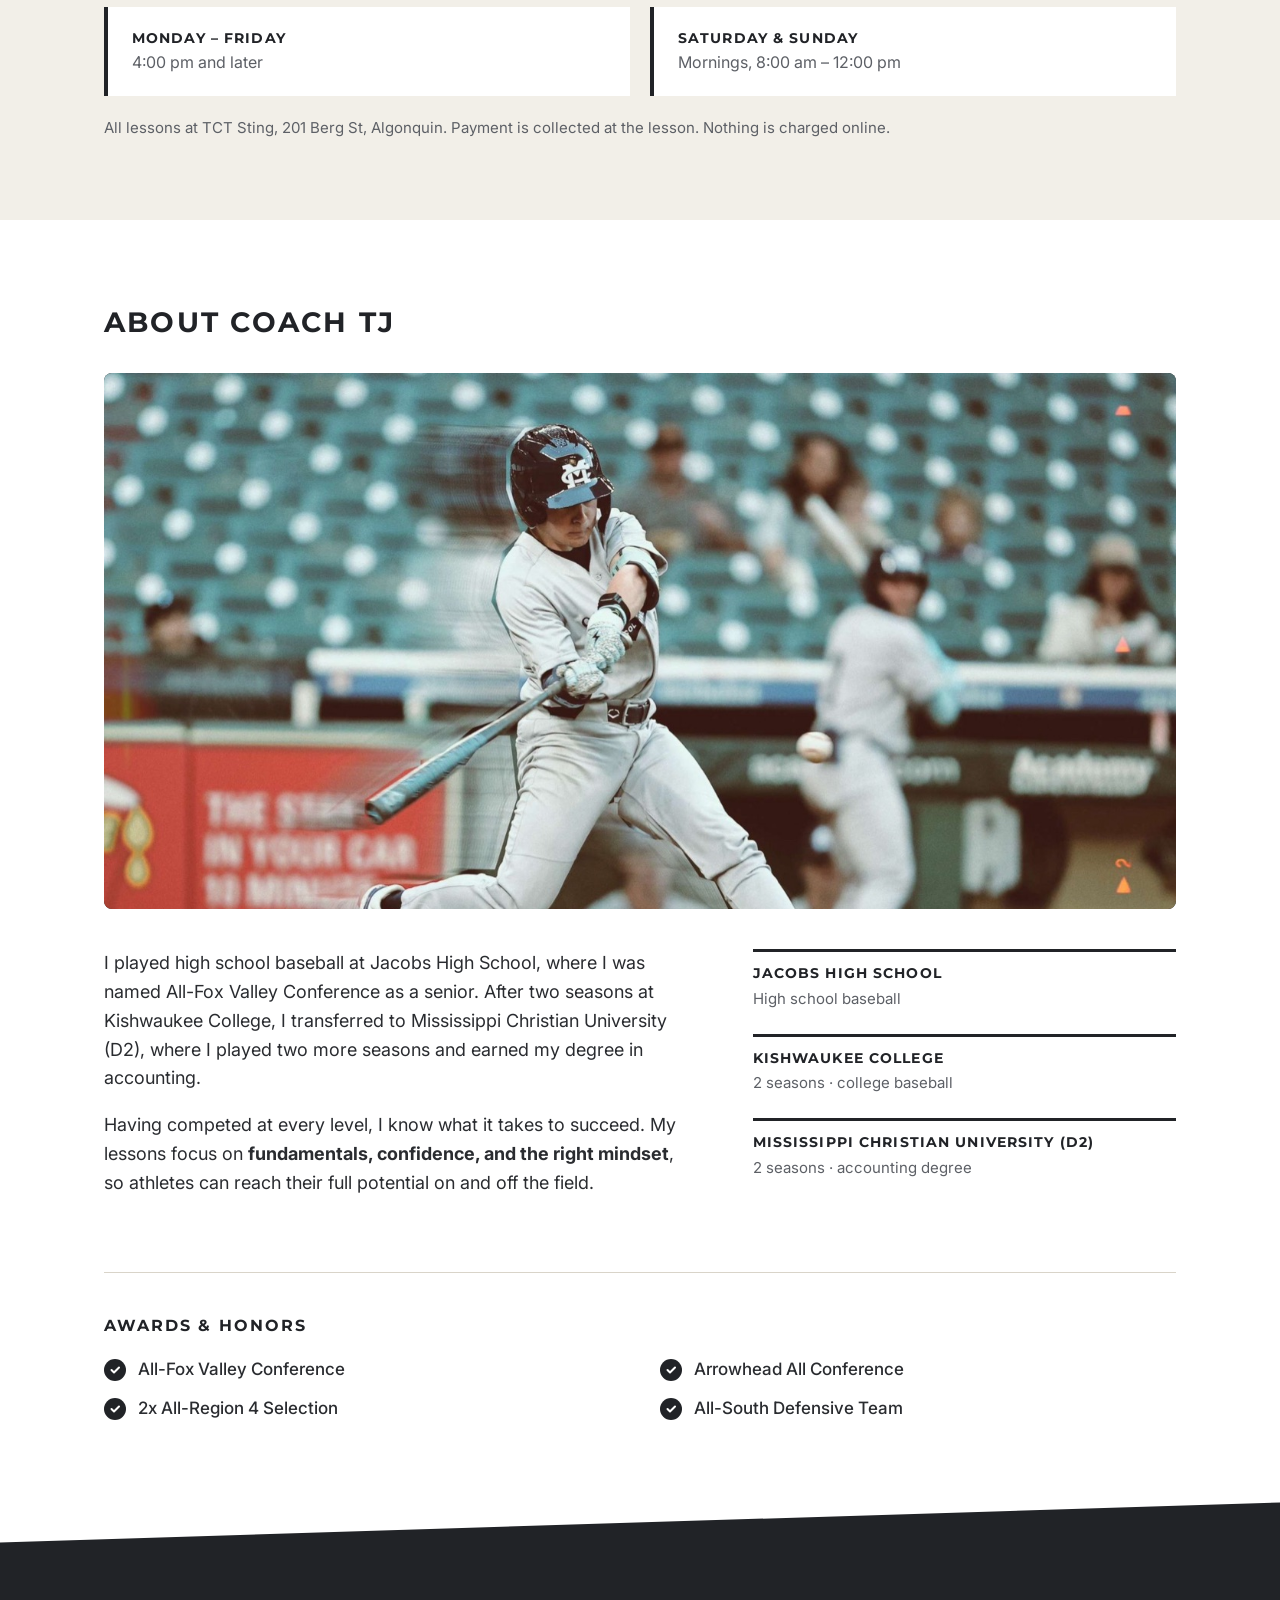
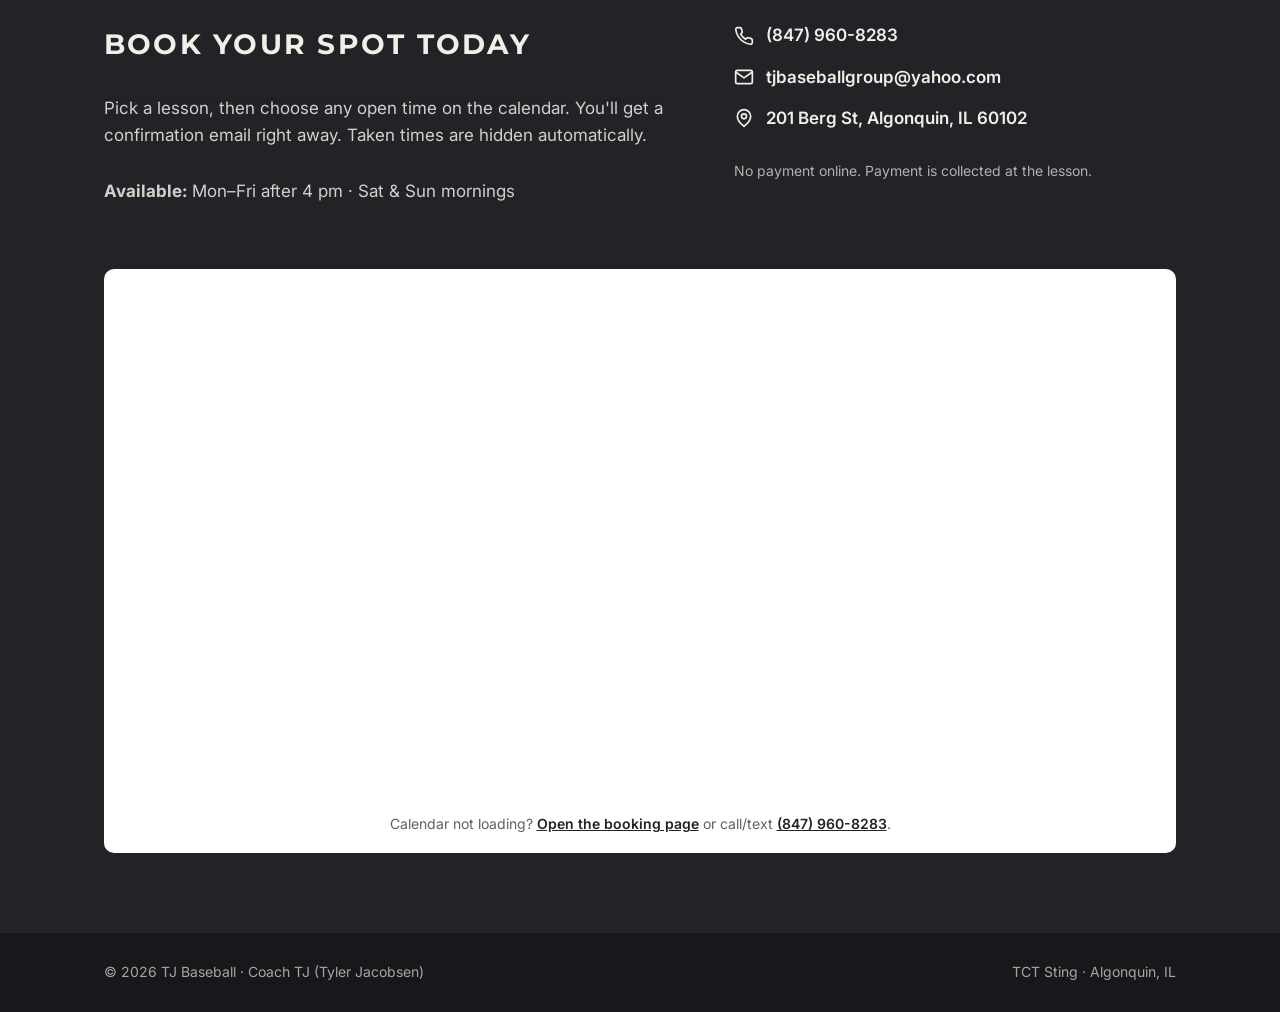
==== commit 5c9641cd: "Add files via upload Switch booking to Cal.com calendar" ====
--- a/index.html
+++ b/index.html
@@ -118,7 +118,14 @@
   /* Booking */
   .book { background: var(--ink); color: var(--paper); clip-path: polygon(0 40px, 100% 0, 100% 100%, 0 100%); padding-top: 120px; }
   .book h2 { color: var(--paper); }
-  .book-grid { display: grid; grid-template-columns: 1fr 1.6fr; gap: 56px; align-items: start; }
+  .book-grid { display: grid; grid-template-columns: 1.3fr 1fr; gap: 56px; align-items: start; margin-bottom: 36px; }
+  .book-grid > div { min-width: 0; }
+  .contact a { overflow-wrap: anywhere; }
+  .fine-light { font-size: 14px; opacity: .7; margin: 0; }
+  .cal-card { background: var(--white); color: var(--text); border-radius: 10px; padding: 12px; min-height: 560px; }
+  #cal-inline { width: 100%; min-height: 520px; overflow: auto; }
+  .cal-fallback { font-size: 14px; color: var(--muted); text-align: center; margin: 12px 0 6px; }
+  .cal-fallback a { color: var(--ink); font-weight: 600; }
   .book .lead { opacity: .85; margin: 0 0 28px; }
   .contact { list-style: none; padding: 0; margin: 0 0 28px; display: grid; gap: 14px; }
   .contact li { display: flex; gap: 12px; align-items: center; font-weight: 600; }
@@ -302,73 +309,27 @@
   </section>
 
   <section id="book" class="book">
-    <div class="wrap book-grid">
-      <div>
-        <h2>Book Your Spot Today</h2>
-        <p class="lead">Lessons are held at the TCT Sting facility. Send a request and I'll get back to you to confirm a time.</p>
-        <p class="lead"><strong>Available:</strong> Mon–Fri after 4 pm · Sat &amp; Sun mornings</p>
-        <ul class="contact">
-          <li><svg width="20" height="20" viewBox="0 0 24 24" fill="none" stroke="currentColor" stroke-width="2"><path d="M22 16.9v3a2 2 0 0 1-2.2 2 19.8 19.8 0 0 1-8.6-3.1 19.5 19.5 0 0 1-6-6A19.8 19.8 0 0 1 2.1 4.2 2 2 0 0 1 4.1 2h3a2 2 0 0 1 2 1.7c.1.9.4 1.8.7 2.7a2 2 0 0 1-.5 2.1L8 9.8a16 16 0 0 0 6 6l1.3-1.3a2 2 0 0 1 2.1-.4c.9.3 1.8.6 2.7.7a2 2 0 0 1 1.7 2z"/></svg><a href="tel:+18479608283">(847) 960-8283</a></li>
-          <li><svg width="20" height="20" viewBox="0 0 24 24" fill="none" stroke="currentColor" stroke-width="2"><rect x="2" y="4" width="20" height="16" rx="2"/><path d="m22 6-10 7L2 6"/></svg><a href="mailto:tjbaseballgroup@yahoo.com">tjbaseballgroup@yahoo.com</a></li>
-          <li><svg width="20" height="20" viewBox="0 0 24 24" fill="none" stroke="currentColor" stroke-width="2"><path d="M20 10c0 6-8 12-8 12s-8-6-8-12a8 8 0 0 1 16 0z"/><circle cx="12" cy="10" r="3"/></svg><a href="https://maps.google.com/?q=201+Berg+St,+Algonquin,+IL+60102" target="_blank" rel="noopener">201 Berg St, Algonquin, IL 60102</a></li>
-        </ul>
-        <ol class="steps">
-          <li>Fill out the request form.</li>
-          <li>Coach TJ reaches out to confirm the day and time.</li>
-          <li>Show up at TCT Sting ready to work.</li>
-        </ol>
-      </div>
-
-      <form id="booking-form" novalidate>
-        <input type="text" name="_honey" class="hp" tabindex="-1" autocomplete="off">
-        <div class="row">
-          <div class="field"><label for="parent">Parent / Guardian name <span class="req">*</span></label><input id="parent" name="Parent name" required autocomplete="name"></div>
-          <div class="field"><label for="player">Player name <span class="req">*</span></label><input id="player" name="Player name" required></div>
-        </div>
-        <div class="row">
-          <div class="field"><label for="email">Email <span class="req">*</span></label><input id="email" name="email" type="email" required autocomplete="email"></div>
-          <div class="field"><label for="phone">Phone <span class="req">*</span></label><input id="phone" name="Phone" type="tel" required autocomplete="tel"></div>
-        </div>
-        <div class="row">
-          <div class="field"><label for="age">Player age <span class="req">*</span></label>
-            <select id="age" name="Player age" required>
-              <option value="">Select…</option>
-              <option>7–8</option><option>9–10</option><option>11–12</option><option>13–14</option><option>High school (14–18)</option>
-            </select>
-          </div>
-          <div class="field"><label for="format">Lesson type <span class="req">*</span></label>
-            <select id="format" name="Lesson type" required>
-              <option value="">Select…</option>
-              <option>Private · 30 min ($40)</option>
-              <option>Private · 60 min ($65)</option>
-              <option>4-Lesson Pack · 30 min ($140)</option>
-              <option>4-Lesson Pack · 60 min ($240)</option>
-              <option>Small group · 60 min ($35/player)</option>
-            </select>
-          </div>
-        </div>
-        <fieldset>
-          <legend>What do you want to work on? <span class="req">*</span></legend>
-          <div class="chips" id="focus-chips">
-            <label class="chip"><input type="checkbox" name="Focus" value="Hitting"><span>Hitting</span></label>
-            <label class="chip"><input type="checkbox" name="Focus" value="Catching"><span>Catching</span></label>
-          </div>
-        </fieldset>
-        <div class="row">
-          <div class="field"><label for="date">Preferred date <span class="req">*</span></label><input id="date" name="Preferred date" type="date" required></div>
-          <div class="field"><label for="time">Preferred time <span class="req">*</span></label>
-            <select id="time" name="Preferred time" required disabled>
-              <option value="">Pick a date first</option>
-            </select>
-          </div>
-        </div>
-        <div class="field"><label for="notes">Anything I should know? (position, team, goals)</label><textarea id="notes" name="Notes"></textarea></div>
-        <div class="form-foot">
-          <p class="fine">No payment needed now. I'll confirm your time by text or email.</p>
-          <button class="btn btn-dark" type="submit">Request Lesson</button>
-        </div>
-        <div class="status" id="status" role="status" aria-live="polite"></div>
-      </form>
+    <div class="wrap">
+      <div class="book-grid">
+        <div>
+          <h2>Book Your Spot Today</h2>
+          <p class="lead">Pick a lesson, then choose any open time on the calendar. You'll get a confirmation email right away. Taken times are hidden automatically.</p>
+          <p class="lead"><strong>Available:</strong> Mon–Fri after 4 pm · Sat &amp; Sun mornings</p>
+        </div>
+        <div>
+          <ul class="contact">
+            <li><svg width="20" height="20" viewBox="0 0 24 24" fill="none" stroke="currentColor" stroke-width="2"><path d="M22 16.9v3a2 2 0 0 1-2.2 2 19.8 19.8 0 0 1-8.6-3.1 19.5 19.5 0 0 1-6-6A19.8 19.8 0 0 1 2.1 4.2 2 2 0 0 1 4.1 2h3a2 2 0 0 1 2 1.7c.1.9.4 1.8.7 2.7a2 2 0 0 1-.5 2.1L8 9.8a16 16 0 0 0 6 6l1.3-1.3a2 2 0 0 1 2.1-.4c.9.3 1.8.6 2.7.7a2 2 0 0 1 1.7 2z"/></svg><a href="tel:+18479608283">(847) 960-8283</a></li>
+            <li><svg width="20" height="20" viewBox="0 0 24 24" fill="none" stroke="currentColor" stroke-width="2"><rect x="2" y="4" width="20" height="16" rx="2"/><path d="m22 6-10 7L2 6"/></svg><a href="mailto:tjbaseballgroup@yahoo.com">tjbaseballgroup@yahoo.com</a></li>
+            <li><svg width="20" height="20" viewBox="0 0 24 24" fill="none" stroke="currentColor" stroke-width="2"><path d="M20 10c0 6-8 12-8 12s-8-6-8-12a8 8 0 0 1 16 0z"/><circle cx="12" cy="10" r="3"/></svg><a href="https://maps.google.com/?q=201+Berg+St,+Algonquin,+IL+60102" target="_blank" rel="noopener">201 Berg St, Algonquin, IL 60102</a></li>
+          </ul>
+          <p class="fine-light">No payment online. Payment is collected at the lesson.</p>
+        </div>
+      </div>
+
+      <div class="cal-card">
+        <div id="cal-inline"></div>
+        <p class="cal-fallback">Calendar not loading? <a href="https://cal.com/tjbaseball" target="_blank" rel="noopener">Open the booking page</a> or call/text <a href="tel:+18479608283">(847) 960-8283</a>.</p>
+      </div>
     </div>
   </section>
 </main>
@@ -381,10 +342,6 @@
 </footer>
 
 <script>
-  // Where booking requests are sent. FormSubmit forwards them to this inbox.
-  // The very first request triggers a one-time "activate this form" email to this address.
-  var BOOKING_EMAIL = "tjbaseballgroup@yahoo.com";
-
   document.getElementById("yr").textContent = new Date().getFullYear();
 
   // Mobile menu
@@ -396,68 +353,14 @@
   menu.querySelectorAll("a").forEach(function (a) {
     a.addEventListener("click", function () { menu.classList.remove("open"); menuBtn.setAttribute("aria-expanded", false); });
   });
-
-  // No booking in the past
-  var dateInput = document.getElementById("date");
-  var t = new Date(); t.setMinutes(t.getMinutes() - t.getTimezoneOffset());
-  dateInput.min = t.toISOString().slice(0, 10);
-
-  // Coach availability: weekdays 4pm and later, weekend mornings
-  var WEEKDAY_TIMES = ["4:00 pm", "4:30 pm", "5:00 pm", "5:30 pm", "6:00 pm", "6:30 pm", "7:00 pm", "7:30 pm", "8:00 pm"];
-  var WEEKEND_TIMES = ["8:00 am", "8:30 am", "9:00 am", "9:30 am", "10:00 am", "10:30 am", "11:00 am"];
-  var timeSel = document.getElementById("time");
-  function fillTimes() {
-    timeSel.innerHTML = "";
-    if (!dateInput.value) {
-      timeSel.disabled = true;
-      timeSel.add(new Option("Pick a date first", ""));
-      return;
-    }
-    var day = new Date(dateInput.value + "T12:00:00").getDay();
-    var times = (day === 0 || day === 6) ? WEEKEND_TIMES : WEEKDAY_TIMES;
-    timeSel.disabled = false;
-    timeSel.add(new Option("Select a time…", ""));
-    times.forEach(function (tm) { timeSel.add(new Option(tm, tm)); });
-    timeSel.add(new Option("Any time that day", "Any time that day"));
-  }
-  dateInput.addEventListener("change", fillTimes);
-  form = document.getElementById("booking-form");
-  form.addEventListener("reset", function () { setTimeout(fillTimes, 0); });
-
-  var form = document.getElementById("booking-form"), statusEl = document.getElementById("status");
-  function show(kind, msg) { statusEl.className = "status " + kind; statusEl.textContent = msg; }
-
-  form.addEventListener("submit", function (e) {
-    e.preventDefault();
-    var focus = Array.prototype.map.call(form.querySelectorAll('input[name="Focus"]:checked'), function (c) { return c.value; });
-    if (!form.checkValidity() || focus.length === 0) {
-      show("err", focus.length === 0 && form.checkValidity() ? "Please pick Hitting, Catching, or both." : "Please fill in all required fields.");
-      var bad = form.querySelector(":invalid"); if (bad) bad.focus();
-      return;
-    }
-    var data = {};
-    new FormData(form).forEach(function (v, k) { if (k !== "Focus") data[k] = v; });
-    data["Focus"] = focus.join(" + ");
-    data._subject = "New lesson request: " + data["Player name"] + " (" + data["Focus"] + ")";
-    data._template = "table";
-    data._captcha = "false";
-
-    var btn = form.querySelector("button[type=submit]");
-    btn.disabled = true; btn.textContent = "Sending…";
-    fetch("https://formsubmit.co/ajax/" + BOOKING_EMAIL, {
-      method: "POST",
-      headers: { "Content-Type": "application/json", "Accept": "application/json" },
-      body: JSON.stringify(data)
-    }).then(function (r) { return r.json().then(function (j) { if (!r.ok || String(j.success) === "false") throw new Error(j.message || "failed"); }); })
-      .then(function () {
-        form.reset();
-        show("ok", "Thanks! Your request was sent. Coach TJ will reach out soon to confirm your lesson.");
-      })
-      .catch(function () {
-        show("err", "Something went wrong sending your request. Please call or text (847) 960-8283 or email tjbaseballgroup@yahoo.com.");
-      })
-      .finally(function () { btn.disabled = false; btn.textContent = "Request Lesson"; });
-  });
+</script>
+
+<!-- Cal.com booking calendar. Your Cal.com username goes in calLink below. -->
+<script>
+  (function (C, A, L) { var p = function (a, ar) { a.q.push(ar); }; var d = C.document; C.Cal = C.Cal || function () { var cal = C.Cal; var ar = arguments; if (!cal.loaded) { cal.ns = {}; cal.q = cal.q || []; d.head.appendChild(d.createElement("script")).src = A; cal.loaded = true; } if (ar[0] === L) { var api = function () { p(api, arguments); }; var namespace = ar[1]; api.q = api.q || []; if (typeof namespace === "string") { cal.ns[namespace] = cal.ns[namespace] || api; p(cal.ns[namespace], ar); p(cal, ["initNamespace", namespace]); } else p(cal, ar); return; } p(cal, ar); }; })(window, "https://app.cal.com/embed/embed.js", "init");
+  Cal("init", "tj", { origin: "https://cal.com" });
+  Cal.ns.tj("inline", { elementOrSelector: "#cal-inline", calLink: "tjbaseball", config: { layout: "month_view", theme: "light" } });
+  Cal.ns.tj("ui", { theme: "light", hideEventTypeDetails: false, layout: "month_view", cssVarsPerTheme: { light: { "cal-brand": "#212327" } } });
 </script>
 </body>
 </html>
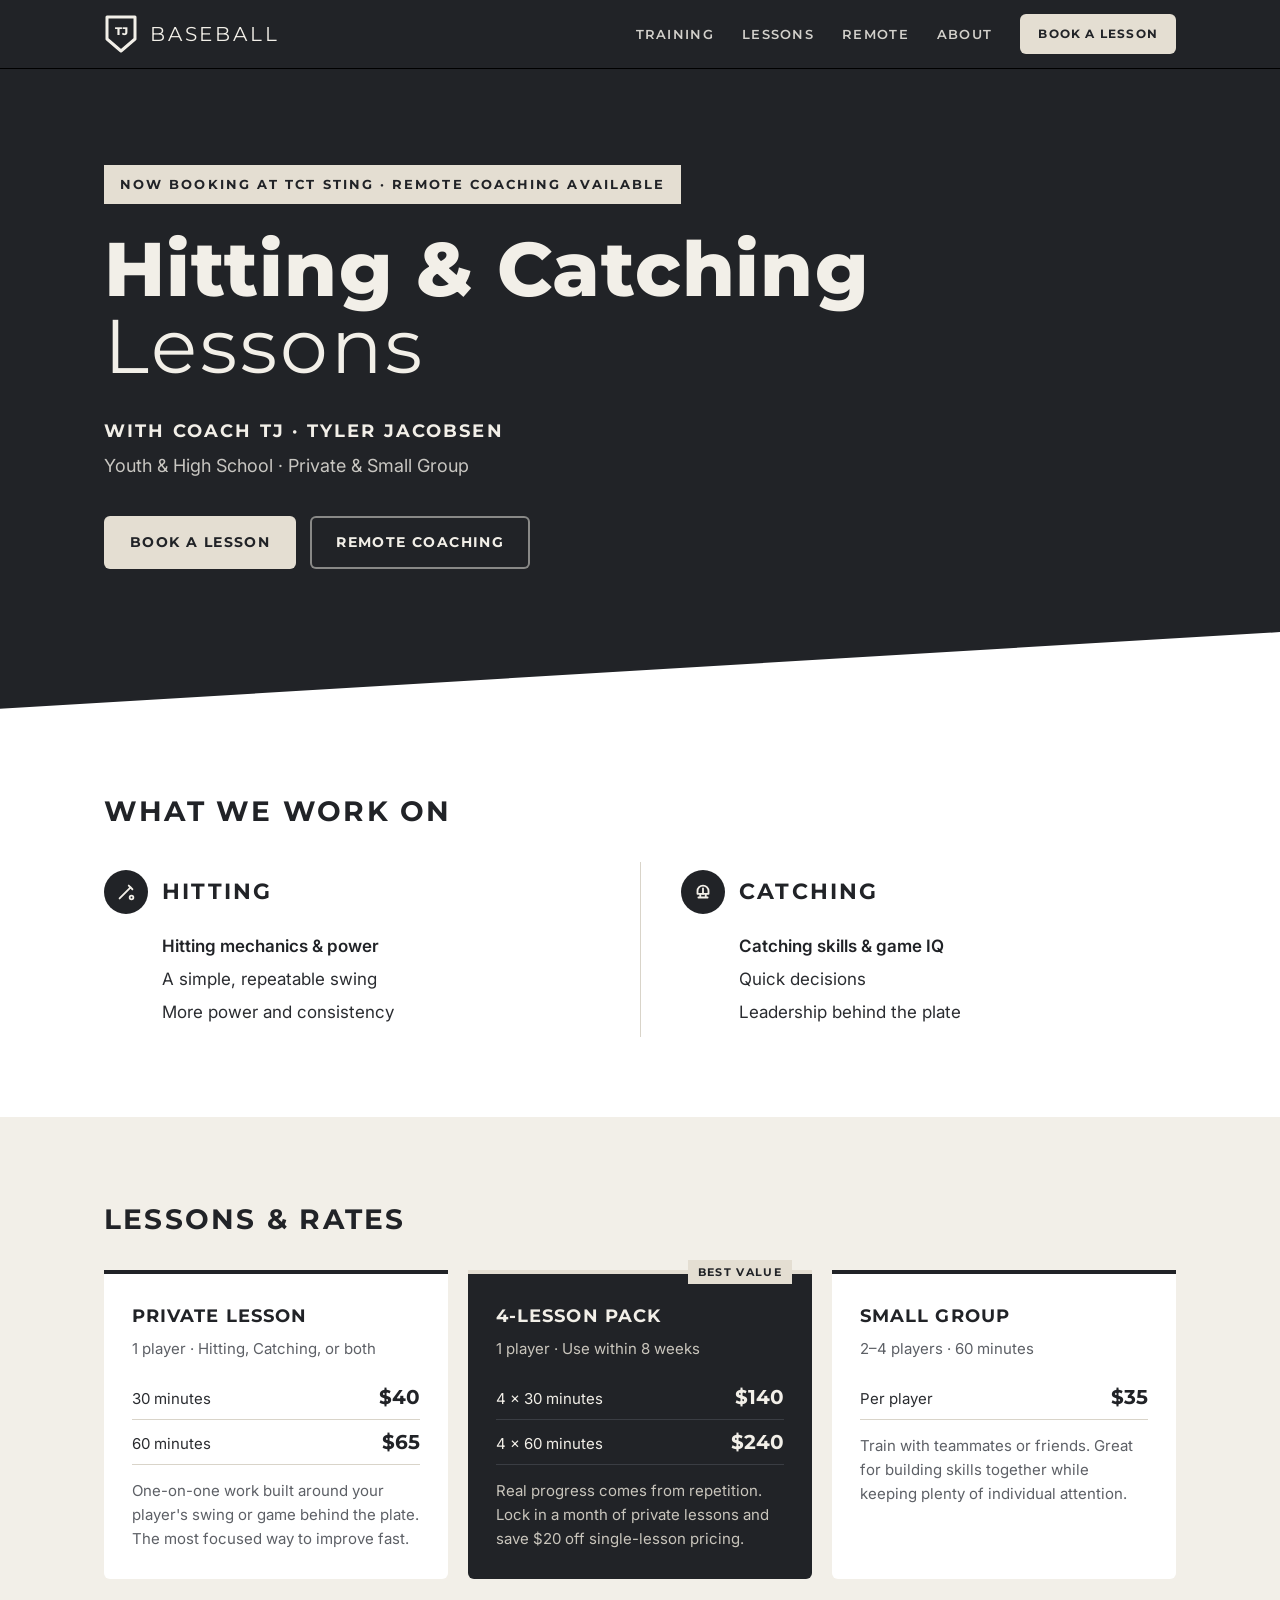
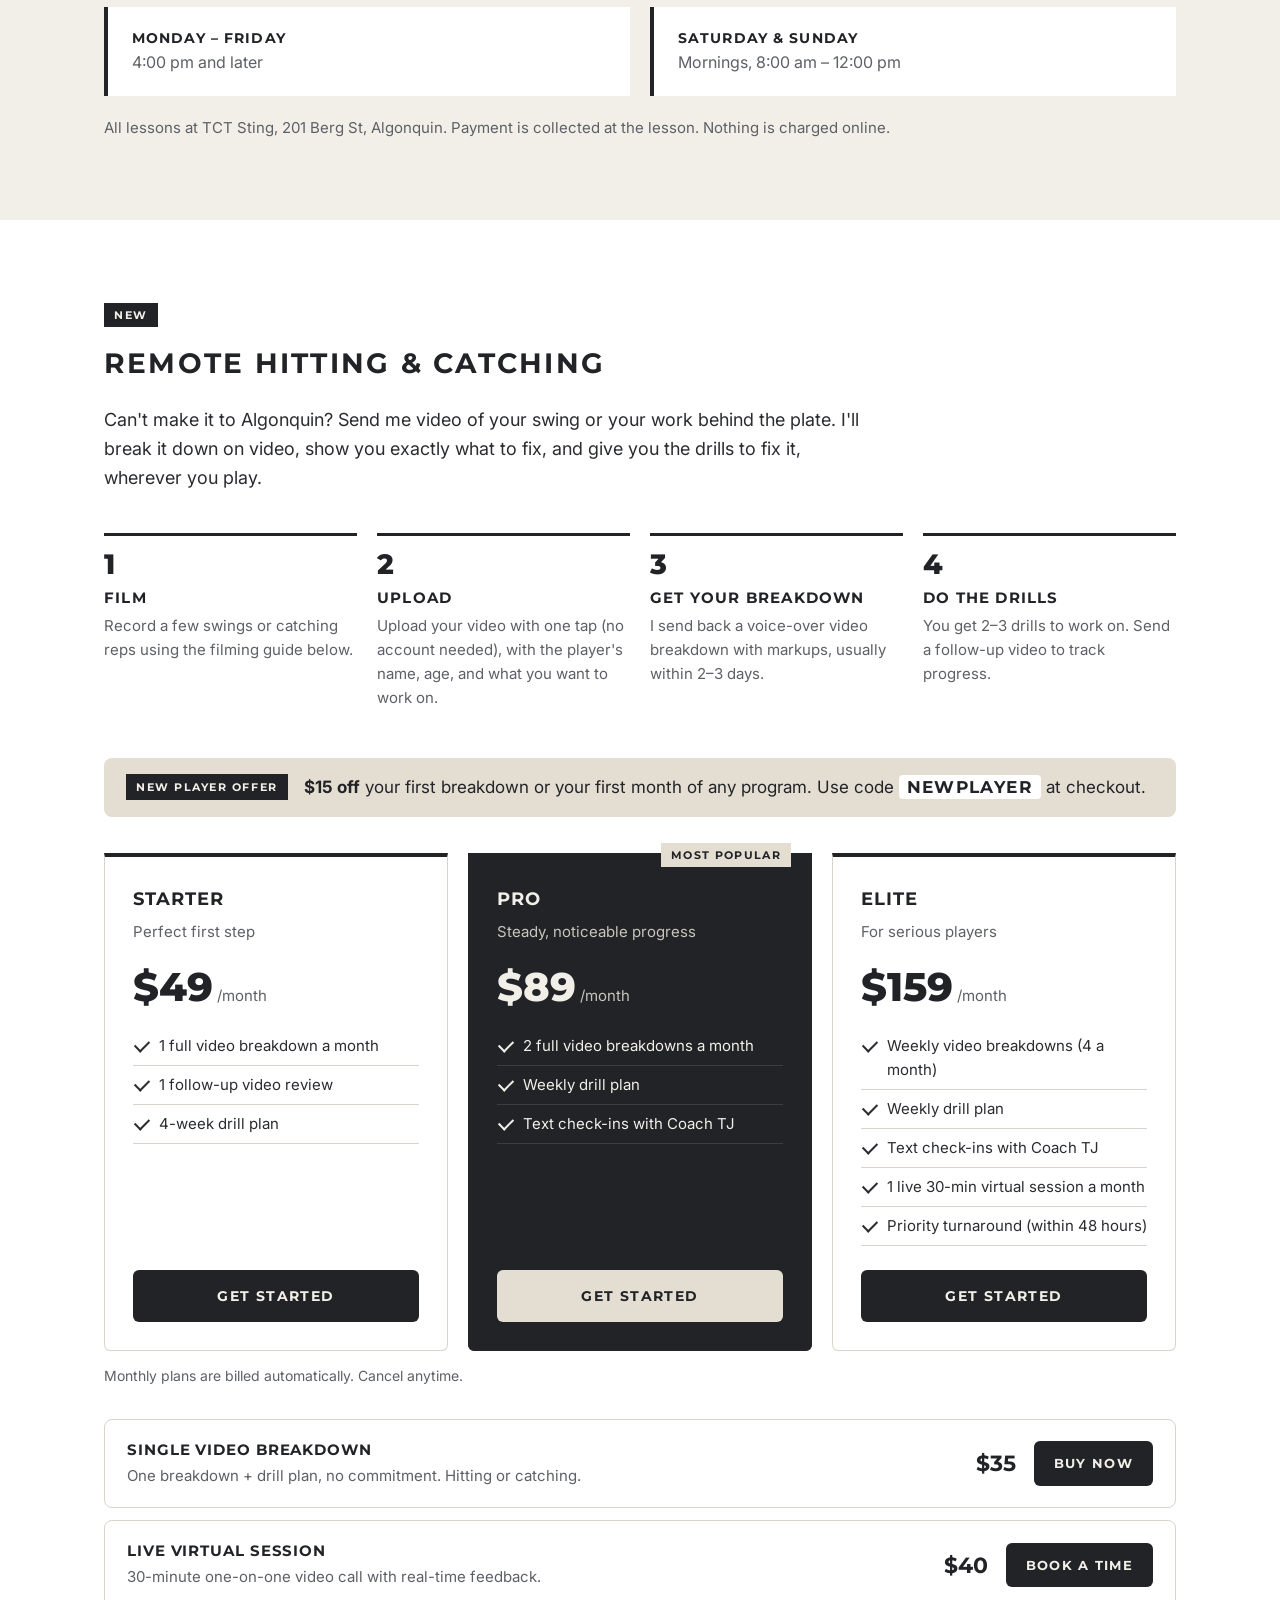
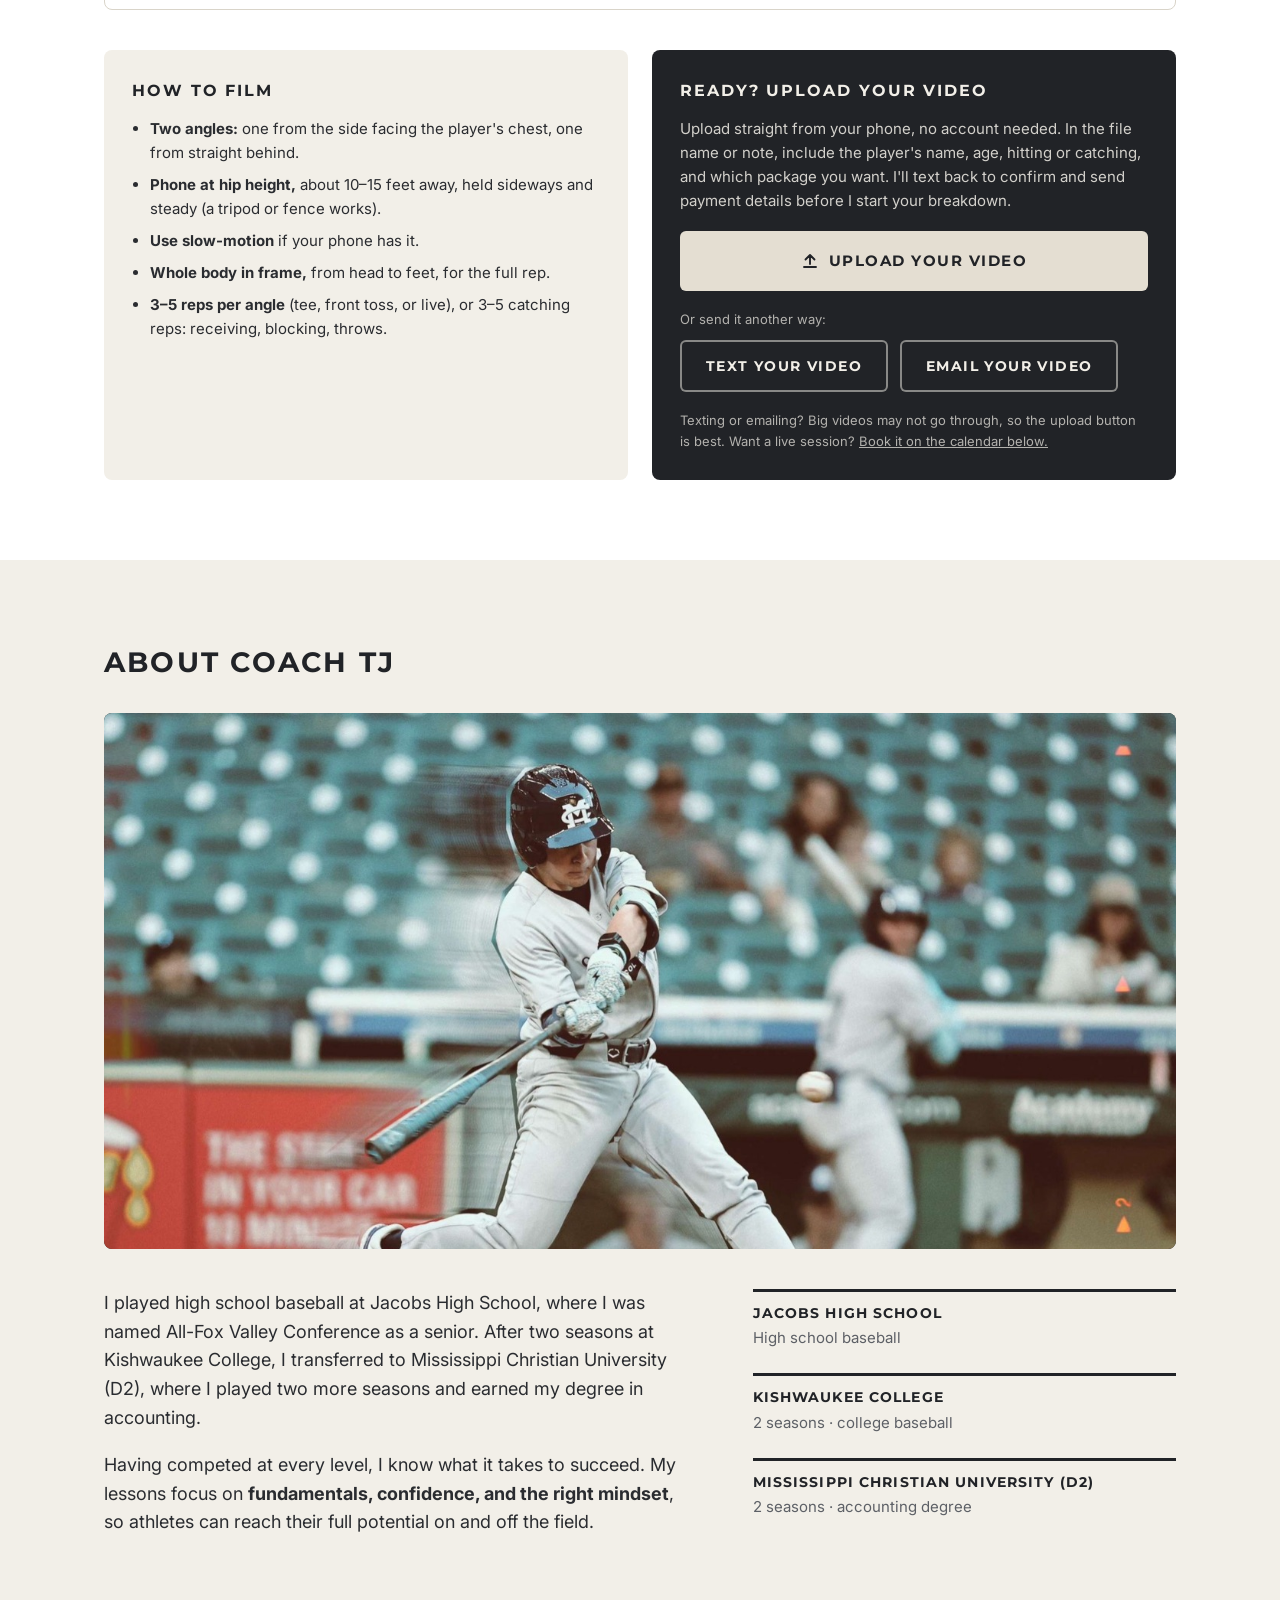
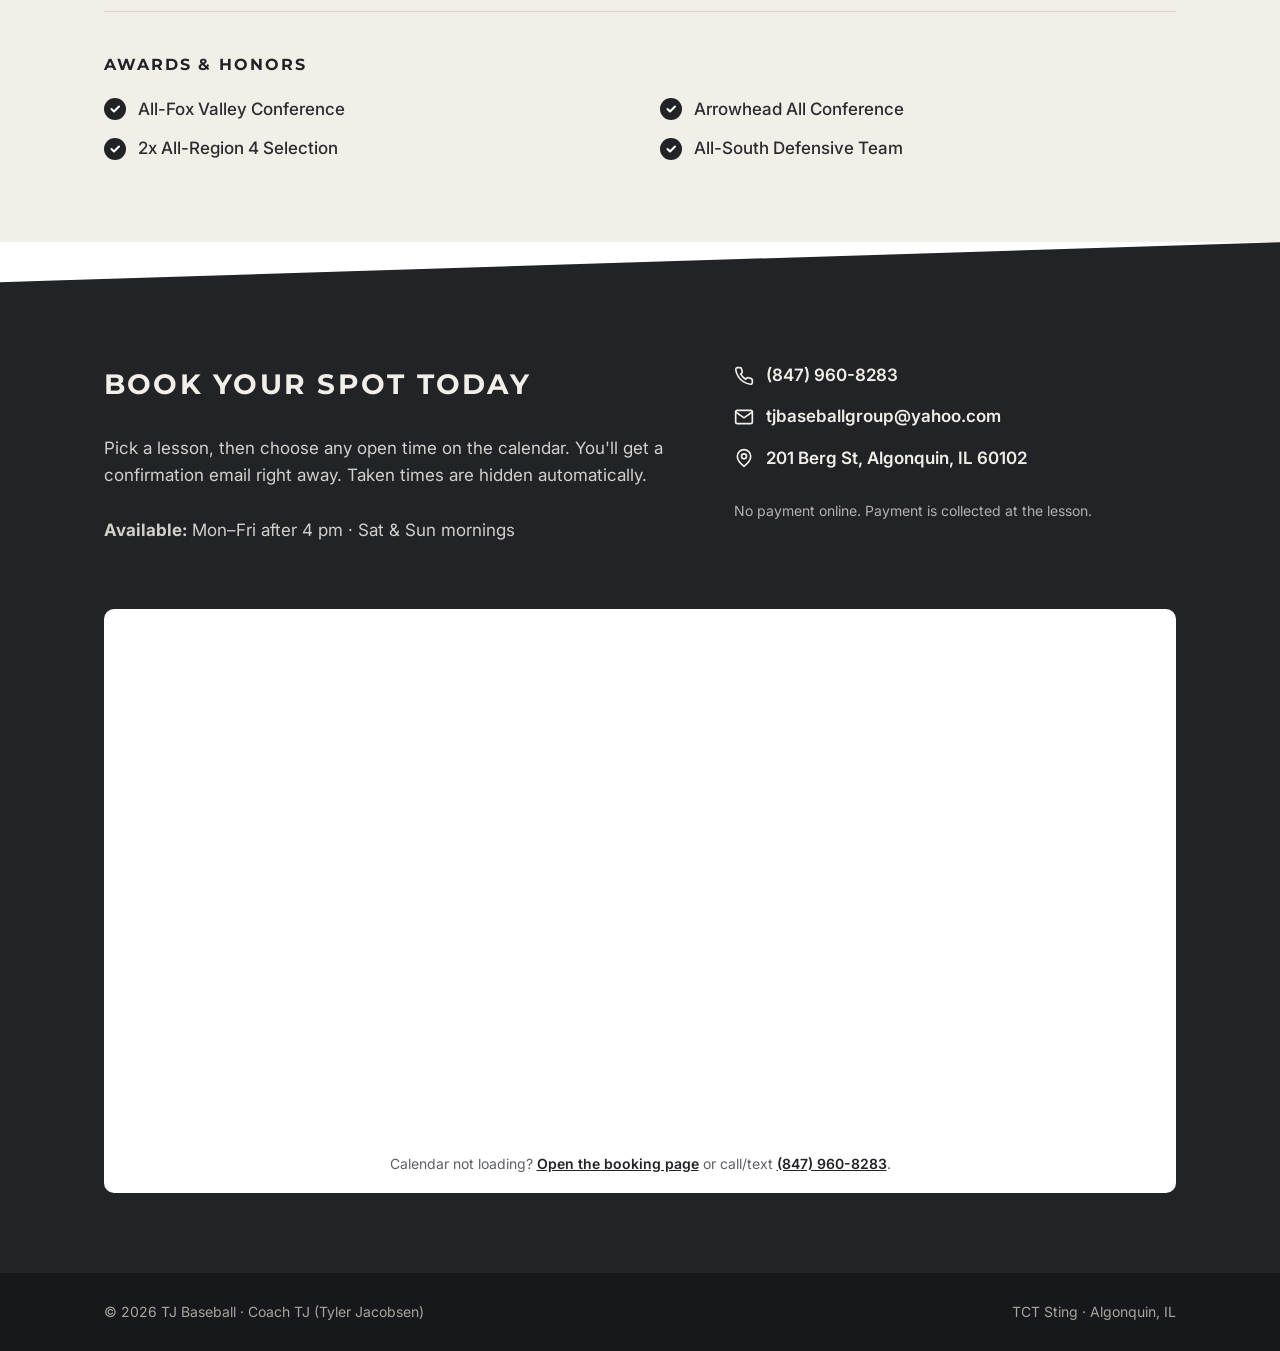
==== commit ecc980c5: "Add files via upload" ====
--- a/index.html
+++ b/index.html
@@ -100,6 +100,60 @@
   .hours span { color: var(--muted); font-size: 16px; }
   .note { margin: 20px 0 0; color: var(--muted); font-size: 15px; }
 
+
+  /* Remote */
+  .eyebrow-tag { display: inline-block; background: var(--ink); color: var(--paper); font: 700 11px Montserrat, sans-serif; letter-spacing: .14em; text-transform: uppercase; padding: 5px 10px; margin-bottom: 14px; }
+  .remote .intro { font-size: 18px; max-width: 760px; margin: -8px 0 40px; }
+  .how { list-style: none; padding: 0; margin: 0 0 48px; display: grid; grid-template-columns: repeat(4, 1fr); gap: 20px; }
+  .how li { border-top: 3px solid var(--ink); padding-top: 14px; display: flex; flex-direction: column; gap: 4px; }
+  .how .num { font: 800 28px Montserrat, sans-serif; color: var(--ink); line-height: 1; margin-bottom: 4px; }
+  .how strong { font-family: Montserrat, sans-serif; text-transform: uppercase; letter-spacing: .08em; font-size: 15px; color: var(--ink); }
+  .how span:last-child { color: var(--muted); font-size: 15px; }
+  .remote .card { border: 1px solid var(--line); border-top: 4px solid var(--ink); }
+  .remote .card.featured { border-color: var(--ink); }
+  .film { display: grid; grid-template-columns: 1fr 1fr; gap: 24px; margin-top: 40px; }
+  .film > div { background: var(--paper); padding: 28px; border-radius: 8px; min-width: 0; }
+  .film h3 { font-size: 16px; letter-spacing: .12em; text-transform: uppercase; margin: 0 0 14px; color: var(--ink); }
+  .tips { margin: 0; padding-left: 18px; }
+  .tips li { margin-bottom: 8px; font-size: 15px; }
+  .film .send { background: var(--ink); color: var(--paper); }
+  .film .send h3 { color: var(--paper); }
+  .film .send p { opacity: .85; font-size: 15px; margin: 0 0 18px; }
+  .send-btns { display: flex; gap: 12px; flex-wrap: wrap; margin-bottom: 18px; }
+  .send .btn-dark { background: var(--cream); color: var(--ink); }
+  .send .btn-dark:hover { background: #fff; }
+  .btn-outline { background: transparent; color: var(--paper); box-shadow: inset 0 0 0 2px rgba(242,239,232,.5); }
+  .btn-outline:hover { box-shadow: inset 0 0 0 2px var(--paper); }
+  .btn-upload { display: flex; align-items: center; justify-content: center; gap: 10px; width: 100%; font-size: 15px; padding: 18px 26px; margin-bottom: 18px; }
+  .film .send .or { font-size: 13px; opacity: .7; margin: 0 0 10px; }
+  .film .send .small { font-size: 13px; opacity: .7; margin: 0; }
+  .film .send a:not(.btn) { color: var(--paper); }
+
+  .promo { display: flex; align-items: center; gap: 16px; flex-wrap: wrap; background: var(--cream); padding: 16px 22px; border-radius: 8px; margin: 0 0 36px; }
+  .promo p { margin: 0; color: var(--ink); }
+  .promo-tag { background: var(--ink); color: var(--paper); font: 700 11px Montserrat, sans-serif; letter-spacing: .14em; text-transform: uppercase; padding: 6px 10px; }
+  .promo .code { font-family: Montserrat, sans-serif; letter-spacing: .08em; background: #fff; padding: 2px 8px; border-radius: 4px; }
+  .tier { display: flex; flex-direction: column; }
+  .tier-price { margin: 4px 0 16px; color: var(--ink); }
+  .tier-price b { font: 800 40px Montserrat, sans-serif; }
+  .tier-price span { color: var(--muted); font-size: 15px; margin-left: 4px; }
+  .card.featured .tier-price, .card.featured .tier-price b { color: var(--paper); }
+  .card.featured .tier-price span { color: #c9c5bc; }
+  .feat { list-style: none; margin: 0 0 24px; padding: 0; flex: 1; }
+  .feat li { position: relative; padding: 7px 0 7px 26px; font-size: 15px; border-bottom: 1px solid var(--line); }
+  .card.featured .feat li { border-color: #3a3d43; color: var(--paper); }
+  .feat li::before { content: ""; position: absolute; left: 2px; top: 13px; width: 12px; height: 7px; border-left: 2.5px solid currentColor; border-bottom: 2.5px solid currentColor; transform: rotate(-45deg); }
+  .tier-btn { text-align: center; }
+  .tier-note { font-size: 14px; color: var(--muted); margin: 14px 0 32px; }
+  .one-time { display: grid; gap: 12px; }
+  .ot { display: flex; justify-content: space-between; align-items: center; gap: 20px; border: 1px solid var(--line); border-radius: 8px; padding: 18px 22px; }
+  .ot strong { display: block; font-family: Montserrat, sans-serif; text-transform: uppercase; letter-spacing: .06em; font-size: 15px; color: var(--ink); }
+  .ot span { color: var(--muted); font-size: 15px; }
+  .ot-right { display: flex; align-items: center; gap: 18px; flex: none; }
+  .ot-right b { font: 700 22px Montserrat, sans-serif; color: var(--ink); }
+  .ot-right .btn { padding: 12px 20px; font-size: 13px; }
+  .about { background: var(--paper); }
+
   /* About */
   .about-photo { margin: 0 0 40px; border-radius: 8px; overflow: hidden; aspect-ratio: 16 / 8; background: var(--ink); }
   .about-photo img { width: 100%; height: 100%; object-fit: cover; object-position: 45% 0%; display: block; }
@@ -172,6 +226,10 @@
     .about-grid { gap: 36px; }
     .awards ul { grid-template-columns: 1fr; }
     .hours { grid-template-columns: 1fr; }
+    .how { grid-template-columns: 1fr 1fr; }
+    .film { grid-template-columns: 1fr; }
+    .ot { flex-direction: column; align-items: flex-start; }
+    .ot-right { width: 100%; justify-content: space-between; }
     .about-photo { aspect-ratio: 4 / 3; }
     .book { padding-top: 90px; }
   }
@@ -197,6 +255,7 @@
     <nav id="menu">
       <a href="#training">Training</a>
       <a href="#lessons">Lessons</a>
+      <a href="#remote">Remote</a>
       <a href="#about">About</a>
       <a class="btn btn-light" href="#book">Book a Lesson</a>
     </nav>
@@ -206,13 +265,13 @@
 <main id="top">
   <section class="hero">
     <div class="wrap">
-      <div class="tag">Now booking at TCT Sting</div>
+      <div class="tag">Now booking at TCT Sting · Remote coaching available</div>
       <h1>Hitting &amp; Catching <span class="thin">Lessons</span></h1>
       <p class="coach">With Coach TJ · Tyler Jacobsen</p>
       <p class="sub">Youth &amp; High School · Private &amp; Small Group</p>
       <div class="ctas">
         <a class="btn btn-light" href="#book">Book a Lesson</a>
-        <a class="btn btn-ghost" href="#about">Meet Coach TJ</a>
+        <a class="btn btn-ghost" href="#remote">Remote Coaching</a>
       </div>
     </div>
   </section>
@@ -281,6 +340,101 @@
     </div>
   </section>
 
+  <section id="remote" class="remote">
+    <div class="wrap">
+      <div class="eyebrow-tag">New</div>
+      <h2>Remote Hitting &amp; Catching</h2>
+      <p class="intro">Can't make it to Algonquin? Send me video of your swing or your work behind the plate. I'll break it down on video, show you exactly what to fix, and give you the drills to fix it, wherever you play.</p>
+
+      <ol class="how">
+        <li><span class="num">1</span><strong>Film</strong><span>Record a few swings or catching reps using the filming guide below.</span></li>
+        <li><span class="num">2</span><strong>Upload</strong><span>Upload your video with one tap (no account needed), with the player's name, age, and what you want to work on.</span></li>
+        <li><span class="num">3</span><strong>Get your breakdown</strong><span>I send back a voice-over video breakdown with markups, usually within 2–3 days.</span></li>
+        <li><span class="num">4</span><strong>Do the drills</strong><span>You get 2–3 drills to work on. Send a follow-up video to track progress.</span></li>
+      </ol>
+
+      <div class="promo">
+        <span class="promo-tag">New Player Offer</span>
+        <p><b>$15 off</b> your first breakdown or your first month of any program. Use code <b class="code">NEWPLAYER</b> at checkout.</p>
+      </div>
+
+      <div class="cards tiers">
+        <div class="card tier">
+          <h3>Starter</h3>
+          <div class="meta">Perfect first step</div>
+          <div class="tier-price"><b>$49</b><span>/month</span></div>
+          <ul class="feat">
+            <li>1 full video breakdown a month</li>
+            <li>1 follow-up video review</li>
+            <li>4-week drill plan</li>
+          </ul>
+          <a class="btn btn-dark tier-btn" data-plan="starter" href="#send">Get Started</a>
+        </div>
+        <div class="card tier featured">
+          <span class="badge">Most popular</span>
+          <h3>Pro</h3>
+          <div class="meta">Steady, noticeable progress</div>
+          <div class="tier-price"><b>$89</b><span>/month</span></div>
+          <ul class="feat">
+            <li>2 full video breakdowns a month</li>
+            <li>Weekly drill plan</li>
+            <li>Text check-ins with Coach TJ</li>
+          </ul>
+          <a class="btn btn-light tier-btn" data-plan="pro" href="#send">Get Started</a>
+        </div>
+        <div class="card tier">
+          <h3>Elite</h3>
+          <div class="meta">For serious players</div>
+          <div class="tier-price"><b>$159</b><span>/month</span></div>
+          <ul class="feat">
+            <li>Weekly video breakdowns (4 a month)</li>
+            <li>Weekly drill plan</li>
+            <li>Text check-ins with Coach TJ</li>
+            <li>1 live 30-min virtual session a month</li>
+            <li>Priority turnaround (within 48 hours)</li>
+          </ul>
+          <a class="btn btn-dark tier-btn" data-plan="elite" href="#send">Get Started</a>
+        </div>
+      </div>
+      <p class="tier-note">Monthly plans are billed automatically. Cancel anytime.</p>
+
+      <div class="one-time">
+        <div class="ot">
+          <div><strong>Single Video Breakdown</strong><span>One breakdown + drill plan, no commitment. Hitting or catching.</span></div>
+          <div class="ot-right"><b>$35</b><a class="btn btn-dark" data-plan="single" href="#send">Buy Now</a></div>
+        </div>
+        <div class="ot">
+          <div><strong>Live Virtual Session</strong><span>30-minute one-on-one video call with real-time feedback.</span></div>
+          <div class="ot-right"><b>$40</b><a class="btn btn-dark" href="#book">Book a Time</a></div>
+        </div>
+      </div>
+
+      <div class="film">
+        <div>
+          <h3>How to Film</h3>
+          <ul class="tips">
+            <li><b>Two angles:</b> one from the side facing the player's chest, one from straight behind.</li>
+            <li><b>Phone at hip height,</b> about 10–15 feet away, held sideways and steady (a tripod or fence works).</li>
+            <li><b>Use slow-motion</b> if your phone has it.</li>
+            <li><b>Whole body in frame,</b> from head to feet, for the full rep.</li>
+            <li><b>3–5 reps per angle</b> (tee, front toss, or live), or 3–5 catching reps: receiving, blocking, throws.</li>
+          </ul>
+        </div>
+        <div class="send" id="send">
+          <h3>Ready? Upload Your Video</h3>
+          <p>Upload straight from your phone, no account needed. In the file name or note, include the player's name, age, hitting or catching, and which package you want. I'll text back to confirm and send payment details before I start your breakdown.</p>
+          <a class="btn btn-dark btn-upload" href="https://www.dropbox.com/request/i9k9hhoxixhczxeht5ap" target="_blank" rel="noopener"><svg width="18" height="18" viewBox="0 0 24 24" fill="none" stroke="currentColor" stroke-width="2.5" stroke-linecap="round" stroke-linejoin="round" aria-hidden="true"><path d="M12 16V4M6 10l6-6 6 6M4 20h16"/></svg>Upload Your Video</a>
+          <p class="or">Or send it another way:</p>
+          <div class="send-btns">
+            <a class="btn btn-outline" href="sms:+18479608283?&amp;body=Hi%20Coach%20TJ!%20I'd%20like%20remote%20coaching.%0APlayer%20name%3A%20%0AAge%3A%20%0AHitting%20or%20Catching%3A%20%0APackage%3A%20%0AWhat%20we%20want%20to%20work%20on%3A%20">Text Your Video</a>
+            <a class="btn btn-outline" href="mailto:tjbaseballgroup@yahoo.com?subject=Remote%20Coaching%20Video&amp;body=Player%20name%3A%20%0AAge%3A%20%0AHitting%20or%20Catching%3A%20%0APackage%20(Video%20Breakdown%20%2F%20Monthly%20Program)%3A%20%0AWhat%20we%20want%20to%20work%20on%3A%20%0A%0A(Attach%20your%20videos%2C%20or%20paste%20a%20Google%20Drive%20or%20iCloud%20link%20if%20they're%20too%20big.)">Email Your Video</a>
+          </div>
+          <p class="small">Texting or emailing? Big videos may not go through, so the upload button is best. Want a live session? <a href="#book">Book it on the calendar below.</a></p>
+        </div>
+      </div>
+    </div>
+  </section>
+
   <section id="about" class="about">
     <div class="wrap">
       <h2>About Coach TJ</h2>
@@ -342,6 +496,19 @@
 </footer>
 
 <script>
+  // Stripe payment links. Paste each link between the quotes.
+  // Until a link is added, that button scrolls to the video upload section instead.
+  var STRIPE_LINKS = {
+    single:  "https://buy.stripe.com/fZueVd3AAe0dddO3DkdnW00",
+    starter: "https://buy.stripe.com/4gM5kDc7609nflW2zgdnW01",
+    pro:     "https://buy.stripe.com/dRm00j4EEaO11v6gq6dnW02",
+    elite:   "https://buy.stripe.com/fZu28r5II6xL4HiehYdnW04"
+  };
+  document.querySelectorAll("[data-plan]").forEach(function (b) {
+    var url = STRIPE_LINKS[b.getAttribute("data-plan")];
+    if (url) { b.href = url; b.target = "_blank"; b.rel = "noopener"; }
+  });
+
   document.getElementById("yr").textContent = new Date().getFullYear();
 
   // Mobile menu
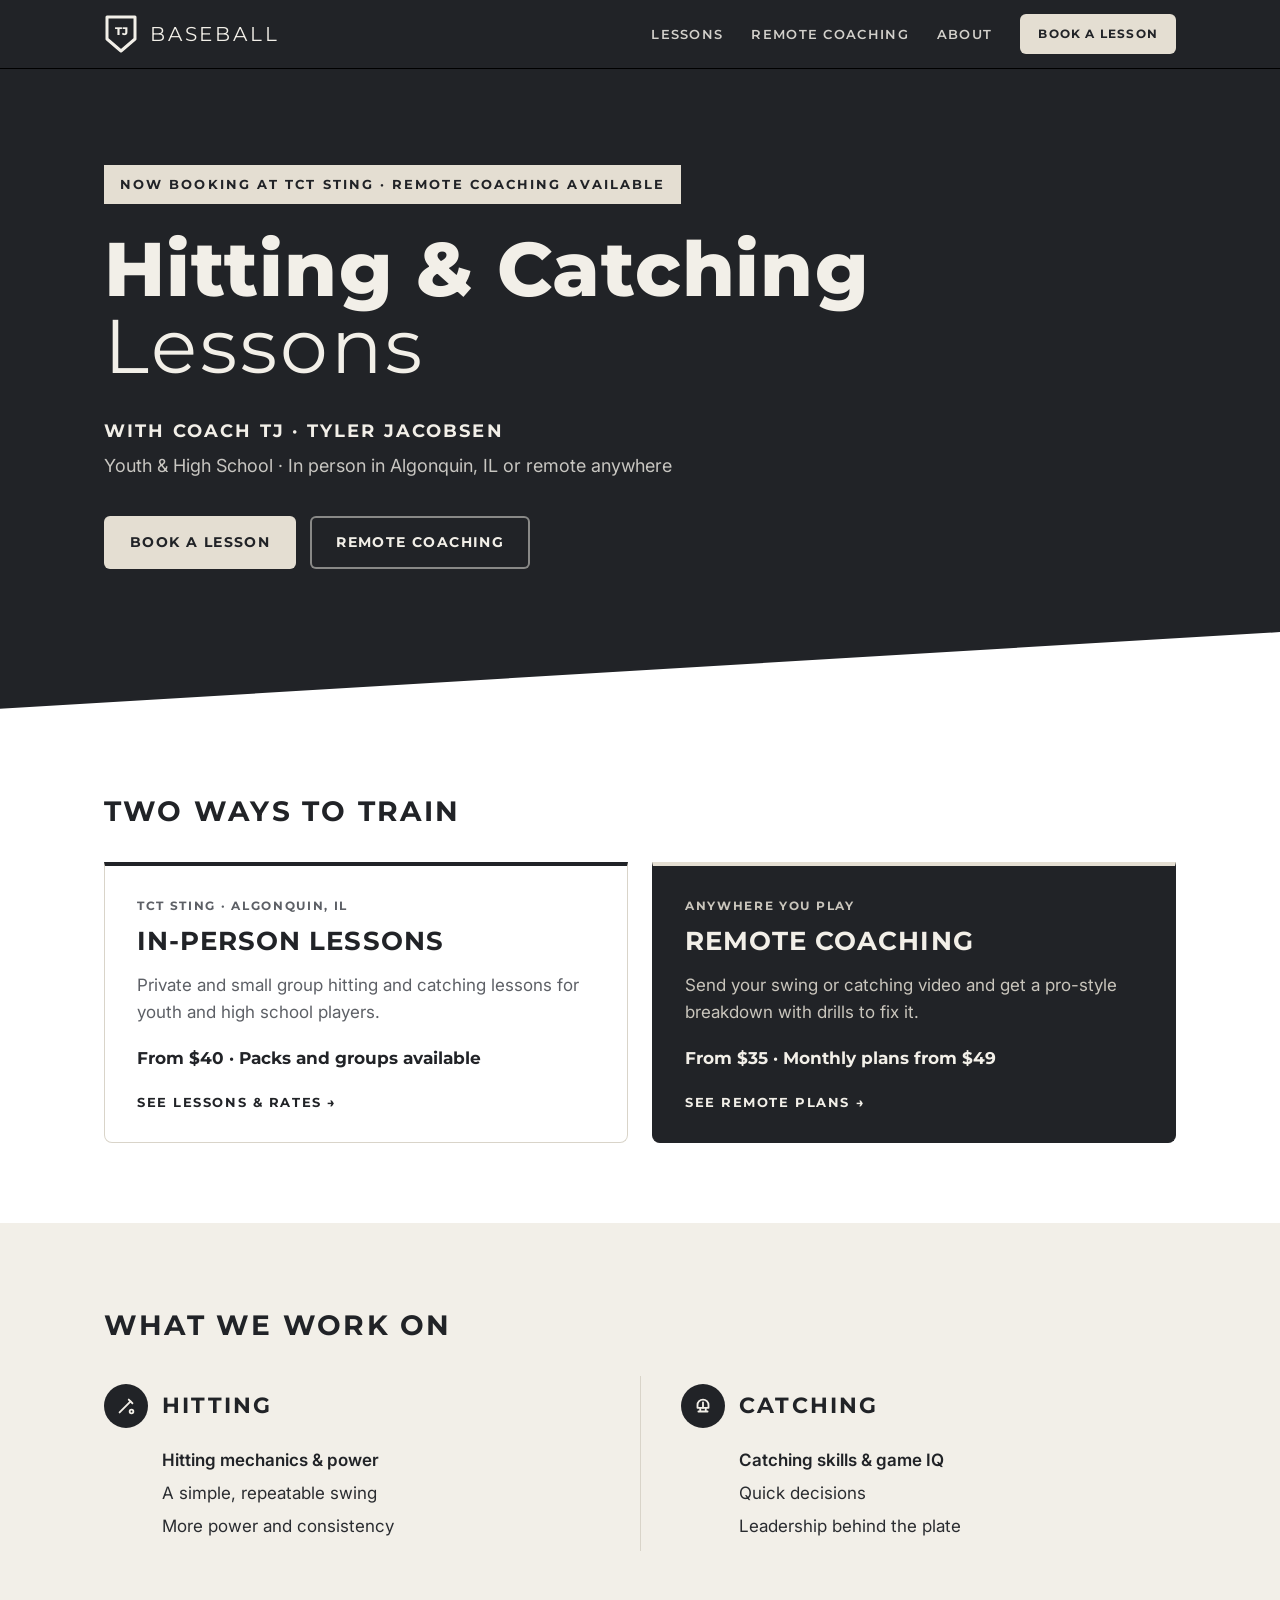
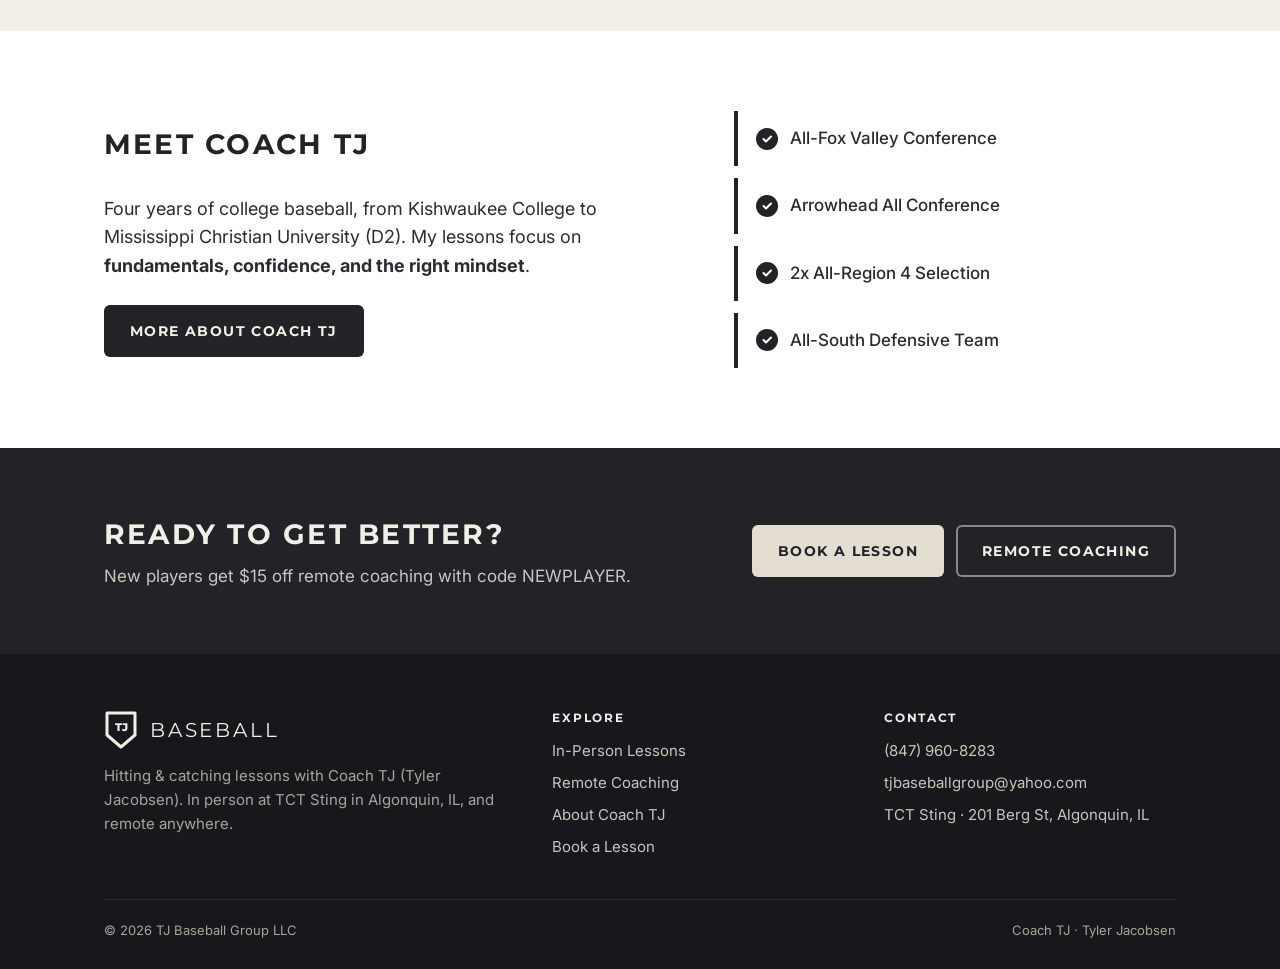
==== commit 5d758f23: "Add files via upload" ====
--- a/index.html
+++ b/index.html
@@ -3,249 +3,18 @@
 <head>
 <meta charset="utf-8">
 <meta name="viewport" content="width=device-width, initial-scale=1">
-<title>TJ Baseball | Hitting & Catching Lessons</title>
-<meta name="description" content="Private and small group hitting and catching lessons for youth and high school players with Coach TJ (Tyler Jacobsen) at TCT Sting in Algonquin, IL.">
+<title>TJ Baseball | Hitting & Catching Lessons with Coach TJ</title>
+<meta name="description" content="Hitting and catching lessons for youth and high school players with Coach TJ (Tyler Jacobsen), in person at TCT Sting in Algonquin, IL, or remote anywhere.">
 <link rel="preconnect" href="https://fonts.googleapis.com">
 <link rel="preconnect" href="https://fonts.gstatic.com" crossorigin>
 <link href="https://fonts.googleapis.com/css2?family=Montserrat:wght@400;600;700;800&family=Inter:wght@400;500;600&display=swap" rel="stylesheet">
-<style>
-  :root {
-    --ink: #212327;
-    --ink-2: #2c2f34;
-    --cream: #e4ded2;
-    --paper: #f2efe8;
-    --white: #ffffff;
-    --text: #2a2c30;
-    --muted: #5d6066;
-    --line: #d9d4c9;
-    --accent: #e4ded2;
-    --ok: #2f6b45;
-    --err: #9b2c2c;
-    --radius: 6px;
-    --max: 1120px;
-  }
-  * { box-sizing: border-box; }
-  html { scroll-behavior: smooth; }
-  body {
-    margin: 0; background: var(--white); color: var(--text);
-    font: 400 17px/1.6 Inter, system-ui, -apple-system, sans-serif;
-  }
-  h1, h2, h3, .eyebrow, .btn, nav a { font-family: Montserrat, Inter, sans-serif; }
-  h2 { font-size: clamp(22px, 3vw, 28px); letter-spacing: .08em; text-transform: uppercase; margin: 0 0 28px; font-weight: 700; color: var(--ink); }
-  a { color: inherit; }
-  .wrap { max-width: var(--max); margin: 0 auto; padding: 0 24px; }
-  section { padding: 80px 0; }
-
-  /* Nav */
-  header.nav { position: sticky; top: 0; z-index: 20; background: var(--ink); color: var(--paper); border-bottom: 1px solid #000; }
-  header.nav .wrap { display: flex; align-items: center; justify-content: space-between; height: 68px; }
-  .logo { display: flex; align-items: center; gap: 12px; text-decoration: none; }
-  .logo span { font-family: Montserrat, sans-serif; font-weight: 400; letter-spacing: .14em; font-size: 20px; }
-  nav { display: flex; gap: 28px; align-items: center; }
-  nav a { text-decoration: none; font-size: 13px; font-weight: 600; letter-spacing: .1em; text-transform: uppercase; opacity: .85; }
-  nav a:hover { opacity: 1; }
-  .menu-btn { display: none; background: none; border: 0; color: var(--paper); padding: 8px; cursor: pointer; }
-
-  .btn { display: inline-block; border: 0; cursor: pointer; text-decoration: none; text-transform: uppercase; letter-spacing: .1em; font-weight: 700; font-size: 14px; padding: 15px 26px; border-radius: var(--radius); transition: transform .15s, background .15s; }
-  .btn:active { transform: translateY(1px); }
-  .btn-light { background: var(--cream); color: var(--ink); }
-  .btn-light:hover { background: #fff; }
-  .btn-ghost { background: transparent; color: var(--paper); box-shadow: inset 0 0 0 2px rgba(242,239,232,.5); }
-  .btn-ghost:hover { box-shadow: inset 0 0 0 2px var(--paper); }
-  .btn-dark { background: var(--ink); color: var(--paper); }
-  .btn-dark:hover { background: #000; }
-  nav .btn { padding: 10px 18px; font-size: 12px; opacity: 1; }
-
-  /* Hero */
-  .hero { background: var(--ink); color: var(--paper); padding: 96px 0 140px; position: relative; clip-path: polygon(0 0, 100% 0, 100% 88%, 0 100%); }
-  .hero::after { content: ""; position: absolute; left: 0; right: 0; bottom: 0; height: 14px; background: var(--cream); clip-path: polygon(0 100%, 100% 0, 100% 100%, 0 100%); }
-  .tag { display: inline-block; background: var(--cream); color: var(--ink); font-family: Montserrat, sans-serif; font-weight: 700; font-size: 13px; letter-spacing: .16em; text-transform: uppercase; padding: 9px 16px; margin-bottom: 26px; }
-  .hero h1 { margin: 0; line-height: 1.02; font-size: clamp(40px, 7vw, 76px); font-weight: 800; letter-spacing: .01em; }
-  .hero h1 .thin { display: block; font-weight: 400; letter-spacing: .04em; }
-  .hero .coach { margin: 32px 0 6px; font-family: Montserrat, sans-serif; font-weight: 700; letter-spacing: .12em; text-transform: uppercase; font-size: 18px; }
-  .hero .sub { margin: 0 0 36px; opacity: .8; font-size: 18px; }
-  .hero .ctas { display: flex; gap: 14px; flex-wrap: wrap; }
-
-  /* Work on */
-  .focus { display: grid; grid-template-columns: 1fr 1fr; gap: 0; }
-  .focus > div { padding: 8px 40px 8px 0; }
-  .focus > div + div { border-left: 1px solid var(--line); padding-left: 40px; }
-  .focus h3 { display: flex; align-items: center; gap: 14px; font-size: 22px; letter-spacing: .1em; text-transform: uppercase; margin: 0 0 16px; color: var(--ink); }
-  .ic { width: 44px; height: 44px; border-radius: 50%; background: var(--ink); display: grid; place-items: center; flex: none; }
-  .focus ul { list-style: none; padding: 0 0 0 58px; margin: 0; }
-  .focus li { padding: 3px 0; }
-  .focus li:first-child { font-weight: 600; color: var(--ink); }
-
-  /* Lessons */
-  .lessons { background: var(--paper); }
-  .cards { display: grid; grid-template-columns: repeat(3, 1fr); gap: 20px; }
-  .card { background: var(--white); border-top: 4px solid var(--ink); padding: 28px; border-radius: 0 0 var(--radius) var(--radius); }
-  .card h3 { margin: 0 0 6px; font-size: 18px; letter-spacing: .06em; text-transform: uppercase; color: var(--ink); }
-  .card .meta { color: var(--muted); font-size: 15px; margin-bottom: 14px; }
-  .card .price { font-family: Montserrat, sans-serif; font-weight: 700; font-size: 22px; color: var(--ink); margin-bottom: 12px; }
-  .card p { margin: 0; font-size: 15px; color: var(--muted); }
-
-  .card .price small { font-size: 14px; font-weight: 600; color: var(--muted); }
-  .card .price-list { list-style: none; margin: 0 0 14px; padding: 0; }
-  .card .price-list li { display: flex; justify-content: space-between; align-items: baseline; padding: 6px 0; border-bottom: 1px solid var(--line); font-size: 15px; }
-  .card .price-list b { font-family: Montserrat, sans-serif; font-size: 20px; color: var(--ink); }
-  .card.featured { background: var(--ink); color: var(--paper); border-top-color: var(--cream); position: relative; }
-  .card.featured h3, .card.featured .price-list b { color: var(--paper); }
-  .card.featured .meta, .card.featured p { color: #c9c5bc; }
-  .card.featured .price-list li { border-color: #3a3d43; }
-  .badge { position: absolute; top: -14px; right: 20px; background: var(--cream); color: var(--ink); font: 700 11px Montserrat, sans-serif; letter-spacing: .12em; text-transform: uppercase; padding: 5px 10px; }
-  .hours { display: grid; grid-template-columns: repeat(2, 1fr); gap: 20px; margin-top: 28px; }
-  .hours div { background: var(--white); padding: 20px 24px; border-left: 4px solid var(--ink); }
-  .hours strong { display: block; font-family: Montserrat, sans-serif; text-transform: uppercase; letter-spacing: .08em; font-size: 14px; color: var(--ink); }
-  .hours span { color: var(--muted); font-size: 16px; }
-  .note { margin: 20px 0 0; color: var(--muted); font-size: 15px; }
-
-
-  /* Remote */
-  .eyebrow-tag { display: inline-block; background: var(--ink); color: var(--paper); font: 700 11px Montserrat, sans-serif; letter-spacing: .14em; text-transform: uppercase; padding: 5px 10px; margin-bottom: 14px; }
-  .remote .intro { font-size: 18px; max-width: 760px; margin: -8px 0 40px; }
-  .how { list-style: none; padding: 0; margin: 0 0 48px; display: grid; grid-template-columns: repeat(4, 1fr); gap: 20px; }
-  .how li { border-top: 3px solid var(--ink); padding-top: 14px; display: flex; flex-direction: column; gap: 4px; }
-  .how .num { font: 800 28px Montserrat, sans-serif; color: var(--ink); line-height: 1; margin-bottom: 4px; }
-  .how strong { font-family: Montserrat, sans-serif; text-transform: uppercase; letter-spacing: .08em; font-size: 15px; color: var(--ink); }
-  .how span:last-child { color: var(--muted); font-size: 15px; }
-  .remote .card { border: 1px solid var(--line); border-top: 4px solid var(--ink); }
-  .remote .card.featured { border-color: var(--ink); }
-  .film { display: grid; grid-template-columns: 1fr 1fr; gap: 24px; margin-top: 40px; }
-  .film > div { background: var(--paper); padding: 28px; border-radius: 8px; min-width: 0; }
-  .film h3 { font-size: 16px; letter-spacing: .12em; text-transform: uppercase; margin: 0 0 14px; color: var(--ink); }
-  .tips { margin: 0; padding-left: 18px; }
-  .tips li { margin-bottom: 8px; font-size: 15px; }
-  .film .send { background: var(--ink); color: var(--paper); }
-  .film .send h3 { color: var(--paper); }
-  .film .send p { opacity: .85; font-size: 15px; margin: 0 0 18px; }
-  .send-btns { display: flex; gap: 12px; flex-wrap: wrap; margin-bottom: 18px; }
-  .send .btn-dark { background: var(--cream); color: var(--ink); }
-  .send .btn-dark:hover { background: #fff; }
-  .btn-outline { background: transparent; color: var(--paper); box-shadow: inset 0 0 0 2px rgba(242,239,232,.5); }
-  .btn-outline:hover { box-shadow: inset 0 0 0 2px var(--paper); }
-  .btn-upload { display: flex; align-items: center; justify-content: center; gap: 10px; width: 100%; font-size: 15px; padding: 18px 26px; margin-bottom: 18px; }
-  .film .send .or { font-size: 13px; opacity: .7; margin: 0 0 10px; }
-  .film .send .small { font-size: 13px; opacity: .7; margin: 0; }
-  .film .send a:not(.btn) { color: var(--paper); }
-
-  .promo { display: flex; align-items: center; gap: 16px; flex-wrap: wrap; background: var(--cream); padding: 16px 22px; border-radius: 8px; margin: 0 0 36px; }
-  .promo p { margin: 0; color: var(--ink); }
-  .promo-tag { background: var(--ink); color: var(--paper); font: 700 11px Montserrat, sans-serif; letter-spacing: .14em; text-transform: uppercase; padding: 6px 10px; }
-  .promo .code { font-family: Montserrat, sans-serif; letter-spacing: .08em; background: #fff; padding: 2px 8px; border-radius: 4px; }
-  .tier { display: flex; flex-direction: column; }
-  .tier-price { margin: 4px 0 16px; color: var(--ink); }
-  .tier-price b { font: 800 40px Montserrat, sans-serif; }
-  .tier-price span { color: var(--muted); font-size: 15px; margin-left: 4px; }
-  .card.featured .tier-price, .card.featured .tier-price b { color: var(--paper); }
-  .card.featured .tier-price span { color: #c9c5bc; }
-  .feat { list-style: none; margin: 0 0 24px; padding: 0; flex: 1; }
-  .feat li { position: relative; padding: 7px 0 7px 26px; font-size: 15px; border-bottom: 1px solid var(--line); }
-  .card.featured .feat li { border-color: #3a3d43; color: var(--paper); }
-  .feat li::before { content: ""; position: absolute; left: 2px; top: 13px; width: 12px; height: 7px; border-left: 2.5px solid currentColor; border-bottom: 2.5px solid currentColor; transform: rotate(-45deg); }
-  .tier-btn { text-align: center; }
-  .tier-note { font-size: 14px; color: var(--muted); margin: 14px 0 32px; }
-  .one-time { display: grid; gap: 12px; }
-  .ot { display: flex; justify-content: space-between; align-items: center; gap: 20px; border: 1px solid var(--line); border-radius: 8px; padding: 18px 22px; }
-  .ot strong { display: block; font-family: Montserrat, sans-serif; text-transform: uppercase; letter-spacing: .06em; font-size: 15px; color: var(--ink); }
-  .ot span { color: var(--muted); font-size: 15px; }
-  .ot-right { display: flex; align-items: center; gap: 18px; flex: none; }
-  .ot-right b { font: 700 22px Montserrat, sans-serif; color: var(--ink); }
-  .ot-right .btn { padding: 12px 20px; font-size: 13px; }
-  .about { background: var(--paper); }
-
-  /* About */
-  .about-photo { margin: 0 0 40px; border-radius: 8px; overflow: hidden; aspect-ratio: 16 / 8; background: var(--ink); }
-  .about-photo img { width: 100%; height: 100%; object-fit: cover; object-position: 45% 0%; display: block; }
-  .about-grid { display: grid; grid-template-columns: 1.4fr 1fr; gap: 56px; align-items: start; }
-  .about p { margin: 0 0 18px; font-size: 18px; }
-  .path { display: grid; gap: 22px; }
-  .path div { border-top: 3px solid var(--ink); padding-top: 10px; }
-  .path strong { display: block; font-family: Montserrat, sans-serif; letter-spacing: .08em; text-transform: uppercase; font-size: 14px; color: var(--ink); }
-  .path span { color: var(--muted); font-size: 15px; }
-  .awards { margin-top: 56px; padding-top: 40px; border-top: 1px solid var(--line); }
-  .awards h3 { font-size: 16px; letter-spacing: .12em; text-transform: uppercase; margin: 0 0 18px; color: var(--ink); }
-  .awards ul { list-style: none; margin: 0; padding: 0; display: grid; grid-template-columns: 1fr 1fr; gap: 12px 40px; }
-  .awards li { display: flex; align-items: center; gap: 12px; font-weight: 500; }
-  .check { width: 22px; height: 22px; border-radius: 50%; background: var(--ink); display: grid; place-items: center; flex: none; }
-
-  /* Booking */
-  .book { background: var(--ink); color: var(--paper); clip-path: polygon(0 40px, 100% 0, 100% 100%, 0 100%); padding-top: 120px; }
-  .book h2 { color: var(--paper); }
-  .book-grid { display: grid; grid-template-columns: 1.3fr 1fr; gap: 56px; align-items: start; margin-bottom: 36px; }
-  .book-grid > div { min-width: 0; }
-  .contact a { overflow-wrap: anywhere; }
-  .fine-light { font-size: 14px; opacity: .7; margin: 0; }
-  .cal-card { background: var(--white); color: var(--text); border-radius: 10px; padding: 12px; min-height: 560px; }
-  #cal-inline { width: 100%; min-height: 520px; overflow: auto; }
-  .cal-fallback { font-size: 14px; color: var(--muted); text-align: center; margin: 12px 0 6px; }
-  .cal-fallback a { color: var(--ink); font-weight: 600; }
-  .book .lead { opacity: .85; margin: 0 0 28px; }
-  .contact { list-style: none; padding: 0; margin: 0 0 28px; display: grid; gap: 14px; }
-  .contact li { display: flex; gap: 12px; align-items: center; font-weight: 600; }
-  .contact a { text-decoration: none; }
-  .contact a:hover { text-decoration: underline; }
-  .steps { margin: 0; padding-left: 20px; opacity: .85; font-size: 15px; }
-  .steps li { margin-bottom: 6px; }
-
-  form { background: var(--white); color: var(--text); border-radius: 10px; padding: 32px; }
-  .row { display: grid; grid-template-columns: 1fr 1fr; gap: 16px; }
-  .field { display: flex; flex-direction: column; margin-bottom: 16px; }
-  label, legend { font-size: 13px; font-weight: 600; letter-spacing: .03em; color: var(--ink); margin-bottom: 6px; }
-  .req { color: var(--err); }
-  input, select, textarea { font: inherit; font-size: 16px; padding: 11px 12px; border: 1px solid #c9c4b8; border-radius: var(--radius); background: #fff; color: var(--text); width: 100%; }
-  input:focus, select:focus, textarea:focus { outline: 2px solid var(--ink); outline-offset: 0; border-color: var(--ink); }
-  textarea { min-height: 90px; resize: vertical; }
-  fieldset { border: 0; padding: 0; margin: 0 0 16px; }
-  .chips { display: flex; flex-wrap: wrap; gap: 8px; }
-  .chip input { position: absolute; opacity: 0; pointer-events: none; }
-  .chip span { display: inline-block; padding: 9px 14px; border: 1px solid #c9c4b8; border-radius: 999px; font-size: 14px; font-weight: 500; cursor: pointer; user-select: none; }
-  .chip input:checked + span { background: var(--ink); color: var(--paper); border-color: var(--ink); }
-  .chip input:focus-visible + span { outline: 2px solid var(--ink); outline-offset: 2px; }
-  .form-foot { display: flex; align-items: center; justify-content: space-between; gap: 16px; flex-wrap: wrap; margin-top: 8px; }
-  .fine { font-size: 13px; color: var(--muted); margin: 0; }
-  .status { margin-top: 16px; padding: 14px 16px; border-radius: var(--radius); font-size: 15px; display: none; }
-  .status.ok { display: block; background: #e7f2ea; color: var(--ok); }
-  .status.err { display: block; background: #f7e6e6; color: var(--err); }
-  .hp { position: absolute; left: -9999px; }
-
-  footer { background: #17181b; color: #a9a59c; font-size: 14px; padding: 28px 0; }
-  footer .wrap { display: flex; justify-content: space-between; gap: 16px; flex-wrap: wrap; }
-
-  @media (max-width: 860px) {
-    section { padding: 60px 0; }
-    nav { display: none; position: absolute; top: 68px; left: 0; right: 0; background: var(--ink); flex-direction: column; align-items: stretch; gap: 0; padding: 8px 24px 20px; }
-    nav.open { display: flex; }
-    nav a { padding: 14px 0; border-bottom: 1px solid #3a3d43; }
-    nav .btn { margin-top: 14px; text-align: center; padding: 14px; }
-    .menu-btn { display: block; }
-    .hero { padding: 64px 0 110px; }
-    .focus, .cards, .about-grid, .book-grid { grid-template-columns: 1fr; }
-    .focus > div { padding: 0 0 28px; }
-    .focus > div + div { border-left: 0; border-top: 1px solid var(--line); padding: 28px 0 0; }
-    .about-grid { gap: 36px; }
-    .awards ul { grid-template-columns: 1fr; }
-    .hours { grid-template-columns: 1fr; }
-    .how { grid-template-columns: 1fr 1fr; }
-    .film { grid-template-columns: 1fr; }
-    .ot { flex-direction: column; align-items: flex-start; }
-    .ot-right { width: 100%; justify-content: space-between; }
-    .about-photo { aspect-ratio: 4 / 3; }
-    .book { padding-top: 90px; }
-  }
-  @media (max-width: 520px) {
-    .wrap { padding: 0 16px; }
-    .row { grid-template-columns: 1fr; gap: 0; }
-    form { padding: 22px 18px; }
-    .focus ul { padding-left: 0; }
-  }
-</style>
+<link rel="stylesheet" href="/assets/styles.css">
 </head>
 <body>
 
 <header class="nav">
   <div class="wrap">
-    <a class="logo" href="#top" aria-label="TJ Baseball home">
+    <a class="logo" href="/" aria-label="TJ Baseball home">
       <svg width="34" height="40" viewBox="0 0 34 40" aria-hidden="true"><path d="M3 3h28v22L17 37 3 25z" fill="none" stroke="#f2efe8" stroke-width="3" stroke-linejoin="round"/><text x="17" y="21" text-anchor="middle" font-family="Montserrat, sans-serif" font-weight="800" font-size="11" fill="#f2efe8">TJ</text></svg>
       <span>BASEBALL</span>
     </a>
@@ -253,30 +22,51 @@
       <svg width="26" height="26" viewBox="0 0 24 24" fill="none" stroke="currentColor" stroke-width="2"><path d="M3 6h18M3 12h18M3 18h18"/></svg>
     </button>
     <nav id="menu">
-      <a href="#training">Training</a>
-      <a href="#lessons">Lessons</a>
-      <a href="#remote">Remote</a>
-      <a href="#about">About</a>
-      <a class="btn btn-light" href="#book">Book a Lesson</a>
+      <a href="/lessons/">Lessons</a>
+      <a href="/remote/">Remote Coaching</a>
+      <a href="/about/">About</a>
+      <a class="btn btn-light" href="/book/">Book a Lesson</a>
     </nav>
   </div>
 </header>
 
-<main id="top">
+<main>
   <section class="hero">
     <div class="wrap">
       <div class="tag">Now booking at TCT Sting · Remote coaching available</div>
       <h1>Hitting &amp; Catching <span class="thin">Lessons</span></h1>
       <p class="coach">With Coach TJ · Tyler Jacobsen</p>
-      <p class="sub">Youth &amp; High School · Private &amp; Small Group</p>
+      <p class="sub">Youth &amp; High School · In person in Algonquin, IL or remote anywhere</p>
       <div class="ctas">
-        <a class="btn btn-light" href="#book">Book a Lesson</a>
-        <a class="btn btn-ghost" href="#remote">Remote Coaching</a>
+        <a class="btn btn-light" href="/book/">Book a Lesson</a>
+        <a class="btn btn-ghost" href="/remote/">Remote Coaching</a>
       </div>
     </div>
   </section>
 
-  <section id="training">
+  <section>
+    <div class="wrap">
+      <h2>Two Ways to Train</h2>
+      <div class="paths">
+        <a class="path-card" href="/lessons/">
+          <span class="kicker">TCT Sting · Algonquin, IL</span>
+          <h3>In-Person Lessons</h3>
+          <p>Private and small group hitting and catching lessons for youth and high school players.</p>
+          <div class="from">From $40 · Packs and groups available</div>
+          <span class="go">See lessons &amp; rates →</span>
+        </a>
+        <a class="path-card dark" href="/remote/">
+          <span class="kicker">Anywhere you play</span>
+          <h3>Remote Coaching</h3>
+          <p>Send your swing or catching video and get a pro-style breakdown with drills to fix it.</p>
+          <div class="from">From $35 · Monthly plans from $49</div>
+          <span class="go">See remote plans →</span>
+        </a>
+      </div>
+    </div>
+  </section>
+
+  <section class="section-paper">
     <div class="wrap">
       <h2>What We Work On</h2>
       <div class="focus">
@@ -300,234 +90,60 @@
     </div>
   </section>
 
-  <section id="lessons" class="lessons">
-    <div class="wrap">
-      <h2>Lessons &amp; Rates</h2>
-      <div class="cards">
-        <div class="card">
-          <h3>Private Lesson</h3>
-          <div class="meta">1 player · Hitting, Catching, or both</div>
-          <ul class="price-list">
-            <li><span>30 minutes</span><b>$40</b></li>
-            <li><span>60 minutes</span><b>$65</b></li>
-          </ul>
-          <p>One-on-one work built around your player's swing or game behind the plate. The most focused way to improve fast.</p>
-        </div>
-        <div class="card featured">
-          <span class="badge">Best value</span>
-          <h3>4-Lesson Pack</h3>
-          <div class="meta">1 player · Use within 8 weeks</div>
-          <ul class="price-list">
-            <li><span>4 × 30 minutes</span><b>$140</b></li>
-            <li><span>4 × 60 minutes</span><b>$240</b></li>
-          </ul>
-          <p>Real progress comes from repetition. Lock in a month of private lessons and save $20 off single-lesson pricing.</p>
-        </div>
-        <div class="card">
-          <h3>Small Group</h3>
-          <div class="meta">2–4 players · 60 minutes</div>
-          <ul class="price-list">
-            <li><span>Per player</span><b>$35</b></li>
-          </ul>
-          <p>Train with teammates or friends. Great for building skills together while keeping plenty of individual attention.</p>
-        </div>
+  <section>
+    <div class="wrap coach-teaser">
+      <div>
+        <h2>Meet Coach TJ</h2>
+        <p>Four years of college baseball, from Kishwaukee College to Mississippi Christian University (D2). My lessons focus on <strong>fundamentals, confidence, and the right mindset</strong>.</p>
+        <a class="btn btn-dark" href="/about/">More About Coach TJ</a>
       </div>
-      <div class="hours">
-        <div><strong>Monday – Friday</strong><span>4:00 pm and later</span></div>
-        <div><strong>Saturday &amp; Sunday</strong><span>Mornings, 8:00 am – 12:00 pm</span></div>
-      </div>
-      <p class="note">All lessons at TCT Sting, 201 Berg St, Algonquin. Payment is collected at the lesson. Nothing is charged online.</p>
+      <ul class="mini-awards">
+        <li><span class="check"><svg width="12" height="12" viewBox="0 0 24 24" fill="none" stroke="#fff" stroke-width="4" stroke-linecap="round" stroke-linejoin="round"><path d="M5 12l5 5L20 7"/></svg></span>All-Fox Valley Conference</li>
+        <li><span class="check"><svg width="12" height="12" viewBox="0 0 24 24" fill="none" stroke="#fff" stroke-width="4" stroke-linecap="round" stroke-linejoin="round"><path d="M5 12l5 5L20 7"/></svg></span>Arrowhead All Conference</li>
+        <li><span class="check"><svg width="12" height="12" viewBox="0 0 24 24" fill="none" stroke="#fff" stroke-width="4" stroke-linecap="round" stroke-linejoin="round"><path d="M5 12l5 5L20 7"/></svg></span>2x All-Region 4 Selection</li>
+        <li><span class="check"><svg width="12" height="12" viewBox="0 0 24 24" fill="none" stroke="#fff" stroke-width="4" stroke-linecap="round" stroke-linejoin="round"><path d="M5 12l5 5L20 7"/></svg></span>All-South Defensive Team</li>
+      </ul>
     </div>
   </section>
 
-  <section id="remote" class="remote">
+  <section class="cta-band">
     <div class="wrap">
-      <div class="eyebrow-tag">New</div>
-      <h2>Remote Hitting &amp; Catching</h2>
-      <p class="intro">Can't make it to Algonquin? Send me video of your swing or your work behind the plate. I'll break it down on video, show you exactly what to fix, and give you the drills to fix it, wherever you play.</p>
-
-      <ol class="how">
-        <li><span class="num">1</span><strong>Film</strong><span>Record a few swings or catching reps using the filming guide below.</span></li>
-        <li><span class="num">2</span><strong>Upload</strong><span>Upload your video with one tap (no account needed), with the player's name, age, and what you want to work on.</span></li>
-        <li><span class="num">3</span><strong>Get your breakdown</strong><span>I send back a voice-over video breakdown with markups, usually within 2–3 days.</span></li>
-        <li><span class="num">4</span><strong>Do the drills</strong><span>You get 2–3 drills to work on. Send a follow-up video to track progress.</span></li>
-      </ol>
-
-      <div class="promo">
-        <span class="promo-tag">New Player Offer</span>
-        <p><b>$15 off</b> your first breakdown or your first month of any program. Use code <b class="code">NEWPLAYER</b> at checkout.</p>
-      </div>
-
-      <div class="cards tiers">
-        <div class="card tier">
-          <h3>Starter</h3>
-          <div class="meta">Perfect first step</div>
-          <div class="tier-price"><b>$49</b><span>/month</span></div>
-          <ul class="feat">
-            <li>1 full video breakdown a month</li>
-            <li>1 follow-up video review</li>
-            <li>4-week drill plan</li>
-          </ul>
-          <a class="btn btn-dark tier-btn" data-plan="starter" href="#send">Get Started</a>
-        </div>
-        <div class="card tier featured">
-          <span class="badge">Most popular</span>
-          <h3>Pro</h3>
-          <div class="meta">Steady, noticeable progress</div>
-          <div class="tier-price"><b>$89</b><span>/month</span></div>
-          <ul class="feat">
-            <li>2 full video breakdowns a month</li>
-            <li>Weekly drill plan</li>
-            <li>Text check-ins with Coach TJ</li>
-          </ul>
-          <a class="btn btn-light tier-btn" data-plan="pro" href="#send">Get Started</a>
-        </div>
-        <div class="card tier">
-          <h3>Elite</h3>
-          <div class="meta">For serious players</div>
-          <div class="tier-price"><b>$159</b><span>/month</span></div>
-          <ul class="feat">
-            <li>Weekly video breakdowns (4 a month)</li>
-            <li>Weekly drill plan</li>
-            <li>Text check-ins with Coach TJ</li>
-            <li>1 live 30-min virtual session a month</li>
-            <li>Priority turnaround (within 48 hours)</li>
-          </ul>
-          <a class="btn btn-dark tier-btn" data-plan="elite" href="#send">Get Started</a>
-        </div>
-      </div>
-      <p class="tier-note">Monthly plans are billed automatically. Cancel anytime.</p>
-
-      <div class="one-time">
-        <div class="ot">
-          <div><strong>Single Video Breakdown</strong><span>One breakdown + drill plan, no commitment. Hitting or catching.</span></div>
-          <div class="ot-right"><b>$35</b><a class="btn btn-dark" data-plan="single" href="#send">Buy Now</a></div>
-        </div>
-        <div class="ot">
-          <div><strong>Live Virtual Session</strong><span>30-minute one-on-one video call with real-time feedback.</span></div>
-          <div class="ot-right"><b>$40</b><a class="btn btn-dark" href="#book">Book a Time</a></div>
-        </div>
-      </div>
-
-      <div class="film">
-        <div>
-          <h3>How to Film</h3>
-          <ul class="tips">
-            <li><b>Two angles:</b> one from the side facing the player's chest, one from straight behind.</li>
-            <li><b>Phone at hip height,</b> about 10–15 feet away, held sideways and steady (a tripod or fence works).</li>
-            <li><b>Use slow-motion</b> if your phone has it.</li>
-            <li><b>Whole body in frame,</b> from head to feet, for the full rep.</li>
-            <li><b>3–5 reps per angle</b> (tee, front toss, or live), or 3–5 catching reps: receiving, blocking, throws.</li>
-          </ul>
-        </div>
-        <div class="send" id="send">
-          <h3>Ready? Upload Your Video</h3>
-          <p>Upload straight from your phone, no account needed. In the file name or note, include the player's name, age, hitting or catching, and which package you want. I'll text back to confirm and send payment details before I start your breakdown.</p>
-          <a class="btn btn-dark btn-upload" href="https://www.dropbox.com/request/i9k9hhoxixhczxeht5ap" target="_blank" rel="noopener"><svg width="18" height="18" viewBox="0 0 24 24" fill="none" stroke="currentColor" stroke-width="2.5" stroke-linecap="round" stroke-linejoin="round" aria-hidden="true"><path d="M12 16V4M6 10l6-6 6 6M4 20h16"/></svg>Upload Your Video</a>
-          <p class="or">Or send it another way:</p>
-          <div class="send-btns">
-            <a class="btn btn-outline" href="sms:+18479608283?&amp;body=Hi%20Coach%20TJ!%20I'd%20like%20remote%20coaching.%0APlayer%20name%3A%20%0AAge%3A%20%0AHitting%20or%20Catching%3A%20%0APackage%3A%20%0AWhat%20we%20want%20to%20work%20on%3A%20">Text Your Video</a>
-            <a class="btn btn-outline" href="mailto:tjbaseballgroup@yahoo.com?subject=Remote%20Coaching%20Video&amp;body=Player%20name%3A%20%0AAge%3A%20%0AHitting%20or%20Catching%3A%20%0APackage%20(Video%20Breakdown%20%2F%20Monthly%20Program)%3A%20%0AWhat%20we%20want%20to%20work%20on%3A%20%0A%0A(Attach%20your%20videos%2C%20or%20paste%20a%20Google%20Drive%20or%20iCloud%20link%20if%20they're%20too%20big.)">Email Your Video</a>
-          </div>
-          <p class="small">Texting or emailing? Big videos may not go through, so the upload button is best. Want a live session? <a href="#book">Book it on the calendar below.</a></p>
-        </div>
-      </div>
+      <div><h2>Ready to Get Better?</h2><p>New players get $15 off remote coaching with code NEWPLAYER.</p></div>
+      <div class="ctas"><a class="btn btn-light" href="/book/">Book a Lesson</a><a class="btn btn-ghost" href="/remote/">Remote Coaching</a></div>
     </div>
   </section>
 
-  <section id="about" class="about">
-    <div class="wrap">
-      <h2>About Coach TJ</h2>
-      <figure class="about-photo"><img src="images/coach-tyler.jpg" alt="Coach TJ (Tyler Jacobsen) at bat during a college game" width="1400" height="933" loading="lazy"></figure>
-      <div class="about-grid">
-        <div>
-          <p>I played high school baseball at Jacobs High School, where I was named All-Fox Valley Conference as a senior. After two seasons at Kishwaukee College, I transferred to Mississippi Christian University (D2), where I played two more seasons and earned my degree in accounting.</p>
-          <p>Having competed at every level, I know what it takes to succeed. My lessons focus on <strong>fundamentals, confidence, and the right mindset</strong>, so athletes can reach their full potential on and off the field.</p>
-        </div>
-        <div class="path">
-          <div><strong>Jacobs High School</strong><span>High school baseball</span></div>
-          <div><strong>Kishwaukee College</strong><span>2 seasons · college baseball</span></div>
-          <div><strong>Mississippi Christian University (D2)</strong><span>2 seasons · accounting degree</span></div>
-        </div>
+</main>
+
+<footer class="site-footer">
+  <div class="wrap">
+    <div class="foot-grid">
+      <div>
+        <a class="logo" href="/" aria-label="TJ Baseball home"><svg width="34" height="40" viewBox="0 0 34 40" aria-hidden="true"><path d="M3 3h28v22L17 37 3 25z" fill="none" stroke="#f2efe8" stroke-width="3" stroke-linejoin="round"/><text x="17" y="21" text-anchor="middle" font-family="Montserrat, sans-serif" font-weight="800" font-size="11" fill="#f2efe8">TJ</text></svg><span>BASEBALL</span></a>
+        <p style="margin:0">Hitting &amp; catching lessons with Coach TJ (Tyler Jacobsen). In person at TCT Sting in Algonquin, IL, and remote anywhere.</p>
       </div>
-      <div class="awards">
-        <h3>Awards &amp; Honors</h3>
+      <div>
+        <h4>Explore</h4>
         <ul>
-          <li><span class="check"><svg width="12" height="12" viewBox="0 0 24 24" fill="none" stroke="#fff" stroke-width="4" stroke-linecap="round" stroke-linejoin="round"><path d="M5 12l5 5L20 7"/></svg></span>All-Fox Valley Conference</li>
-          <li><span class="check"><svg width="12" height="12" viewBox="0 0 24 24" fill="none" stroke="#fff" stroke-width="4" stroke-linecap="round" stroke-linejoin="round"><path d="M5 12l5 5L20 7"/></svg></span>Arrowhead All Conference</li>
-          <li><span class="check"><svg width="12" height="12" viewBox="0 0 24 24" fill="none" stroke="#fff" stroke-width="4" stroke-linecap="round" stroke-linejoin="round"><path d="M5 12l5 5L20 7"/></svg></span>2x All-Region 4 Selection</li>
-          <li><span class="check"><svg width="12" height="12" viewBox="0 0 24 24" fill="none" stroke="#fff" stroke-width="4" stroke-linecap="round" stroke-linejoin="round"><path d="M5 12l5 5L20 7"/></svg></span>All-South Defensive Team</li>
+          <li><a href="/lessons/">In-Person Lessons</a></li>
+          <li><a href="/remote/">Remote Coaching</a></li>
+          <li><a href="/about/">About Coach TJ</a></li>
+          <li><a href="/book/">Book a Lesson</a></li>
+        </ul>
+      </div>
+      <div>
+        <h4>Contact</h4>
+        <ul>
+          <li><a href="tel:+18479608283">(847) 960-8283</a></li>
+          <li><a href="mailto:tjbaseballgroup@yahoo.com">tjbaseballgroup@yahoo.com</a></li>
+          <li><a href="https://maps.google.com/?q=201+Berg+St,+Algonquin,+IL+60102" target="_blank" rel="noopener">TCT Sting · 201 Berg St, Algonquin, IL</a></li>
         </ul>
       </div>
     </div>
-  </section>
-
-  <section id="book" class="book">
-    <div class="wrap">
-      <div class="book-grid">
-        <div>
-          <h2>Book Your Spot Today</h2>
-          <p class="lead">Pick a lesson, then choose any open time on the calendar. You'll get a confirmation email right away. Taken times are hidden automatically.</p>
-          <p class="lead"><strong>Available:</strong> Mon–Fri after 4 pm · Sat &amp; Sun mornings</p>
-        </div>
-        <div>
-          <ul class="contact">
-            <li><svg width="20" height="20" viewBox="0 0 24 24" fill="none" stroke="currentColor" stroke-width="2"><path d="M22 16.9v3a2 2 0 0 1-2.2 2 19.8 19.8 0 0 1-8.6-3.1 19.5 19.5 0 0 1-6-6A19.8 19.8 0 0 1 2.1 4.2 2 2 0 0 1 4.1 2h3a2 2 0 0 1 2 1.7c.1.9.4 1.8.7 2.7a2 2 0 0 1-.5 2.1L8 9.8a16 16 0 0 0 6 6l1.3-1.3a2 2 0 0 1 2.1-.4c.9.3 1.8.6 2.7.7a2 2 0 0 1 1.7 2z"/></svg><a href="tel:+18479608283">(847) 960-8283</a></li>
-            <li><svg width="20" height="20" viewBox="0 0 24 24" fill="none" stroke="currentColor" stroke-width="2"><rect x="2" y="4" width="20" height="16" rx="2"/><path d="m22 6-10 7L2 6"/></svg><a href="mailto:tjbaseballgroup@yahoo.com">tjbaseballgroup@yahoo.com</a></li>
-            <li><svg width="20" height="20" viewBox="0 0 24 24" fill="none" stroke="currentColor" stroke-width="2"><path d="M20 10c0 6-8 12-8 12s-8-6-8-12a8 8 0 0 1 16 0z"/><circle cx="12" cy="10" r="3"/></svg><a href="https://maps.google.com/?q=201+Berg+St,+Algonquin,+IL+60102" target="_blank" rel="noopener">201 Berg St, Algonquin, IL 60102</a></li>
-          </ul>
-          <p class="fine-light">No payment online. Payment is collected at the lesson.</p>
-        </div>
-      </div>
-
-      <div class="cal-card">
-        <div id="cal-inline"></div>
-        <p class="cal-fallback">Calendar not loading? <a href="https://cal.com/tjbaseball" target="_blank" rel="noopener">Open the booking page</a> or call/text <a href="tel:+18479608283">(847) 960-8283</a>.</p>
-      </div>
-    </div>
-  </section>
-</main>
-
-<footer>
-  <div class="wrap">
-    <span>© <span id="yr"></span> TJ Baseball · Coach TJ (Tyler Jacobsen)</span>
-    <span>TCT Sting · Algonquin, IL</span>
+    <div class="copy"><span>© <span id="yr"></span> TJ Baseball Group LLC</span><span>Coach TJ · Tyler Jacobsen</span></div>
   </div>
 </footer>
 
-<script>
-  // Stripe payment links. Paste each link between the quotes.
-  // Until a link is added, that button scrolls to the video upload section instead.
-  var STRIPE_LINKS = {
-    single:  "https://buy.stripe.com/fZueVd3AAe0dddO3DkdnW00",
-    starter: "https://buy.stripe.com/4gM5kDc7609nflW2zgdnW01",
-    pro:     "https://buy.stripe.com/dRm00j4EEaO11v6gq6dnW02",
-    elite:   "https://buy.stripe.com/fZu28r5II6xL4HiehYdnW04"
-  };
-  document.querySelectorAll("[data-plan]").forEach(function (b) {
-    var url = STRIPE_LINKS[b.getAttribute("data-plan")];
-    if (url) { b.href = url; b.target = "_blank"; b.rel = "noopener"; }
-  });
-
-  document.getElementById("yr").textContent = new Date().getFullYear();
-
-  // Mobile menu
-  var menuBtn = document.querySelector(".menu-btn"), menu = document.getElementById("menu");
-  menuBtn.addEventListener("click", function () {
-    var open = menu.classList.toggle("open");
-    menuBtn.setAttribute("aria-expanded", open);
-  });
-  menu.querySelectorAll("a").forEach(function (a) {
-    a.addEventListener("click", function () { menu.classList.remove("open"); menuBtn.setAttribute("aria-expanded", false); });
-  });
-</script>
-
-<!-- Cal.com booking calendar. Your Cal.com username goes in calLink below. -->
-<script>
-  (function (C, A, L) { var p = function (a, ar) { a.q.push(ar); }; var d = C.document; C.Cal = C.Cal || function () { var cal = C.Cal; var ar = arguments; if (!cal.loaded) { cal.ns = {}; cal.q = cal.q || []; d.head.appendChild(d.createElement("script")).src = A; cal.loaded = true; } if (ar[0] === L) { var api = function () { p(api, arguments); }; var namespace = ar[1]; api.q = api.q || []; if (typeof namespace === "string") { cal.ns[namespace] = cal.ns[namespace] || api; p(cal.ns[namespace], ar); p(cal, ["initNamespace", namespace]); } else p(cal, ar); return; } p(cal, ar); }; })(window, "https://app.cal.com/embed/embed.js", "init");
-  Cal("init", "tj", { origin: "https://cal.com" });
-  Cal.ns.tj("inline", { elementOrSelector: "#cal-inline", calLink: "tjbaseball", config: { layout: "month_view", theme: "light" } });
-  Cal.ns.tj("ui", { theme: "light", hideEventTypeDetails: false, layout: "month_view", cssVarsPerTheme: { light: { "cal-brand": "#212327" } } });
-</script>
+<script src="/assets/site.js"></script>
 </body>
 </html>
--- a/assets/styles.css
+++ b/assets/styles.css
@@ -0,0 +1,283 @@
+/* TJ Baseball site styles */
+  :root {
+    --ink: #212327;
+    --ink-2: #2c2f34;
+    --cream: #e4ded2;
+    --paper: #f2efe8;
+    --white: #ffffff;
+    --text: #2a2c30;
+    --muted: #5d6066;
+    --line: #d9d4c9;
+    --accent: #e4ded2;
+    --ok: #2f6b45;
+    --err: #9b2c2c;
+    --radius: 6px;
+    --max: 1120px;
+  }
+  * { box-sizing: border-box; }
+  html { scroll-behavior: smooth; }
+  body {
+    margin: 0; background: var(--white); color: var(--text);
+    font: 400 17px/1.6 Inter, system-ui, -apple-system, sans-serif;
+  }
+  h1, h2, h3, .eyebrow, .btn, nav a { font-family: Montserrat, Inter, sans-serif; }
+  h2 { font-size: clamp(22px, 3vw, 28px); letter-spacing: .08em; text-transform: uppercase; margin: 0 0 28px; font-weight: 700; color: var(--ink); }
+  a { color: inherit; }
+  .wrap { max-width: var(--max); margin: 0 auto; padding: 0 24px; }
+  section { padding: 80px 0; }
+
+  /* Nav */
+  header.nav { position: sticky; top: 0; z-index: 20; background: var(--ink); color: var(--paper); border-bottom: 1px solid #000; }
+  header.nav .wrap { display: flex; align-items: center; justify-content: space-between; height: 68px; }
+  .logo { display: flex; align-items: center; gap: 12px; text-decoration: none; }
+  .logo span { font-family: Montserrat, sans-serif; font-weight: 400; letter-spacing: .14em; font-size: 20px; }
+  nav { display: flex; gap: 28px; align-items: center; }
+  nav a { text-decoration: none; font-size: 13px; font-weight: 600; letter-spacing: .1em; text-transform: uppercase; opacity: .85; }
+  nav a:hover { opacity: 1; }
+  .menu-btn { display: none; background: none; border: 0; color: var(--paper); padding: 8px; cursor: pointer; }
+
+  .btn { display: inline-block; border: 0; cursor: pointer; text-decoration: none; text-transform: uppercase; letter-spacing: .1em; font-weight: 700; font-size: 14px; padding: 15px 26px; border-radius: var(--radius); transition: transform .15s, background .15s; }
+  .btn:active { transform: translateY(1px); }
+  .btn-light { background: var(--cream); color: var(--ink); }
+  .btn-light:hover { background: #fff; }
+  .btn-ghost { background: transparent; color: var(--paper); box-shadow: inset 0 0 0 2px rgba(242,239,232,.5); }
+  .btn-ghost:hover { box-shadow: inset 0 0 0 2px var(--paper); }
+  .btn-dark { background: var(--ink); color: var(--paper); }
+  .btn-dark:hover { background: #000; }
+  nav .btn { padding: 10px 18px; font-size: 12px; opacity: 1; }
+
+  /* Hero */
+  .hero { background: var(--ink); color: var(--paper); padding: 96px 0 140px; position: relative; clip-path: polygon(0 0, 100% 0, 100% 88%, 0 100%); }
+  .hero::after { content: ""; position: absolute; left: 0; right: 0; bottom: 0; height: 14px; background: var(--cream); clip-path: polygon(0 100%, 100% 0, 100% 100%, 0 100%); }
+  .tag { display: inline-block; background: var(--cream); color: var(--ink); font-family: Montserrat, sans-serif; font-weight: 700; font-size: 13px; letter-spacing: .16em; text-transform: uppercase; padding: 9px 16px; margin-bottom: 26px; }
+  .hero h1 { margin: 0; line-height: 1.02; font-size: clamp(40px, 7vw, 76px); font-weight: 800; letter-spacing: .01em; }
+  .hero h1 .thin { display: block; font-weight: 400; letter-spacing: .04em; }
+  .hero .coach { margin: 32px 0 6px; font-family: Montserrat, sans-serif; font-weight: 700; letter-spacing: .12em; text-transform: uppercase; font-size: 18px; }
+  .hero .sub { margin: 0 0 36px; opacity: .8; font-size: 18px; }
+  .hero .ctas { display: flex; gap: 14px; flex-wrap: wrap; }
+
+  /* Work on */
+  .focus { display: grid; grid-template-columns: 1fr 1fr; gap: 0; }
+  .focus > div { padding: 8px 40px 8px 0; }
+  .focus > div + div { border-left: 1px solid var(--line); padding-left: 40px; }
+  .focus h3 { display: flex; align-items: center; gap: 14px; font-size: 22px; letter-spacing: .1em; text-transform: uppercase; margin: 0 0 16px; color: var(--ink); }
+  .ic { width: 44px; height: 44px; border-radius: 50%; background: var(--ink); display: grid; place-items: center; flex: none; }
+  .focus ul { list-style: none; padding: 0 0 0 58px; margin: 0; }
+  .focus li { padding: 3px 0; }
+  .focus li:first-child { font-weight: 600; color: var(--ink); }
+
+  /* Lessons */
+  .lessons { background: var(--paper); }
+  .cards { display: grid; grid-template-columns: repeat(3, 1fr); gap: 20px; }
+  .card { background: var(--white); border-top: 4px solid var(--ink); padding: 28px; border-radius: 0 0 var(--radius) var(--radius); }
+  .card h3 { margin: 0 0 6px; font-size: 18px; letter-spacing: .06em; text-transform: uppercase; color: var(--ink); }
+  .card .meta { color: var(--muted); font-size: 15px; margin-bottom: 14px; }
+  .card .price { font-family: Montserrat, sans-serif; font-weight: 700; font-size: 22px; color: var(--ink); margin-bottom: 12px; }
+  .card p { margin: 0; font-size: 15px; color: var(--muted); }
+
+  .card .price small { font-size: 14px; font-weight: 600; color: var(--muted); }
+  .card .price-list { list-style: none; margin: 0 0 14px; padding: 0; }
+  .card .price-list li { display: flex; justify-content: space-between; align-items: baseline; padding: 6px 0; border-bottom: 1px solid var(--line); font-size: 15px; }
+  .card .price-list b { font-family: Montserrat, sans-serif; font-size: 20px; color: var(--ink); }
+  .card.featured { background: var(--ink); color: var(--paper); border-top-color: var(--cream); position: relative; }
+  .card.featured h3, .card.featured .price-list b { color: var(--paper); }
+  .card.featured .meta, .card.featured p { color: #c9c5bc; }
+  .card.featured .price-list li { border-color: #3a3d43; }
+  .badge { position: absolute; top: -14px; right: 20px; background: var(--cream); color: var(--ink); font: 700 11px Montserrat, sans-serif; letter-spacing: .12em; text-transform: uppercase; padding: 5px 10px; }
+  .hours { display: grid; grid-template-columns: repeat(2, 1fr); gap: 20px; margin-top: 28px; }
+  .hours div { background: var(--white); padding: 20px 24px; border-left: 4px solid var(--ink); }
+  .hours strong { display: block; font-family: Montserrat, sans-serif; text-transform: uppercase; letter-spacing: .08em; font-size: 14px; color: var(--ink); }
+  .hours span { color: var(--muted); font-size: 16px; }
+  .note { margin: 20px 0 0; color: var(--muted); font-size: 15px; }
+
+
+  /* Remote */
+  .eyebrow-tag { display: inline-block; background: var(--ink); color: var(--paper); font: 700 11px Montserrat, sans-serif; letter-spacing: .14em; text-transform: uppercase; padding: 5px 10px; margin-bottom: 14px; }
+  .remote .intro { font-size: 18px; max-width: 760px; margin: -8px 0 40px; }
+  .how { list-style: none; padding: 0; margin: 0 0 48px; display: grid; grid-template-columns: repeat(4, 1fr); gap: 20px; }
+  .how li { border-top: 3px solid var(--ink); padding-top: 14px; display: flex; flex-direction: column; gap: 4px; }
+  .how .num { font: 800 28px Montserrat, sans-serif; color: var(--ink); line-height: 1; margin-bottom: 4px; }
+  .how strong { font-family: Montserrat, sans-serif; text-transform: uppercase; letter-spacing: .08em; font-size: 15px; color: var(--ink); }
+  .how span:last-child { color: var(--muted); font-size: 15px; }
+  .remote .card { border: 1px solid var(--line); border-top: 4px solid var(--ink); }
+  .remote .card.featured { border-color: var(--ink); }
+  .film { display: grid; grid-template-columns: 1fr 1fr; gap: 24px; margin-top: 40px; }
+  .film > div { background: var(--paper); padding: 28px; border-radius: 8px; min-width: 0; }
+  .film h3 { font-size: 16px; letter-spacing: .12em; text-transform: uppercase; margin: 0 0 14px; color: var(--ink); }
+  .tips { margin: 0; padding-left: 18px; }
+  .tips li { margin-bottom: 8px; font-size: 15px; }
+  .film .send { background: var(--ink); color: var(--paper); }
+  .film .send h3 { color: var(--paper); }
+  .film .send p { opacity: .85; font-size: 15px; margin: 0 0 18px; }
+  .send-btns { display: flex; gap: 12px; flex-wrap: wrap; margin-bottom: 18px; }
+  .send .btn-dark { background: var(--cream); color: var(--ink); }
+  .send .btn-dark:hover { background: #fff; }
+  .btn-outline { background: transparent; color: var(--paper); box-shadow: inset 0 0 0 2px rgba(242,239,232,.5); }
+  .btn-outline:hover { box-shadow: inset 0 0 0 2px var(--paper); }
+  .btn-upload { display: flex; align-items: center; justify-content: center; gap: 10px; width: 100%; font-size: 15px; padding: 18px 26px; margin-bottom: 18px; }
+  .film .send .or { font-size: 13px; opacity: .7; margin: 0 0 10px; }
+  .film .send .small { font-size: 13px; opacity: .7; margin: 0; }
+  .film .send a:not(.btn) { color: var(--paper); }
+
+  .promo { display: flex; align-items: center; gap: 16px; flex-wrap: wrap; background: var(--cream); padding: 16px 22px; border-radius: 8px; margin: 0 0 36px; }
+  .promo p { margin: 0; color: var(--ink); }
+  .promo-tag { background: var(--ink); color: var(--paper); font: 700 11px Montserrat, sans-serif; letter-spacing: .14em; text-transform: uppercase; padding: 6px 10px; }
+  .promo .code { font-family: Montserrat, sans-serif; letter-spacing: .08em; background: #fff; padding: 2px 8px; border-radius: 4px; }
+  .tier { display: flex; flex-direction: column; }
+  .tier-price { margin: 4px 0 16px; color: var(--ink); }
+  .tier-price b { font: 800 40px Montserrat, sans-serif; }
+  .tier-price span { color: var(--muted); font-size: 15px; margin-left: 4px; }
+  .card.featured .tier-price, .card.featured .tier-price b { color: var(--paper); }
+  .card.featured .tier-price span { color: #c9c5bc; }
+  .feat { list-style: none; margin: 0 0 24px; padding: 0; flex: 1; }
+  .feat li { position: relative; padding: 7px 0 7px 26px; font-size: 15px; border-bottom: 1px solid var(--line); }
+  .card.featured .feat li { border-color: #3a3d43; color: var(--paper); }
+  .feat li::before { content: ""; position: absolute; left: 2px; top: 13px; width: 12px; height: 7px; border-left: 2.5px solid currentColor; border-bottom: 2.5px solid currentColor; transform: rotate(-45deg); }
+  .tier-btn { text-align: center; }
+  .tier-note { font-size: 14px; color: var(--muted); margin: 14px 0 32px; }
+  .one-time { display: grid; gap: 12px; }
+  .ot { display: flex; justify-content: space-between; align-items: center; gap: 20px; border: 1px solid var(--line); border-radius: 8px; padding: 18px 22px; }
+  .ot strong { display: block; font-family: Montserrat, sans-serif; text-transform: uppercase; letter-spacing: .06em; font-size: 15px; color: var(--ink); }
+  .ot span { color: var(--muted); font-size: 15px; }
+  .ot-right { display: flex; align-items: center; gap: 18px; flex: none; }
+  .ot-right b { font: 700 22px Montserrat, sans-serif; color: var(--ink); }
+  .ot-right .btn { padding: 12px 20px; font-size: 13px; }
+  .about { background: var(--paper); }
+
+  /* About */
+  .about-photo { margin: 0 0 40px; border-radius: 8px; overflow: hidden; aspect-ratio: 16 / 8; background: var(--ink); }
+  .about-photo img { width: 100%; height: 100%; object-fit: cover; object-position: 45% 0%; display: block; }
+  .about-grid { display: grid; grid-template-columns: 1.4fr 1fr; gap: 56px; align-items: start; }
+  .about p { margin: 0 0 18px; font-size: 18px; }
+  .path { display: grid; gap: 22px; }
+  .path div { border-top: 3px solid var(--ink); padding-top: 10px; }
+  .path strong { display: block; font-family: Montserrat, sans-serif; letter-spacing: .08em; text-transform: uppercase; font-size: 14px; color: var(--ink); }
+  .path span { color: var(--muted); font-size: 15px; }
+  .awards { margin-top: 56px; padding-top: 40px; border-top: 1px solid var(--line); }
+  .awards h3 { font-size: 16px; letter-spacing: .12em; text-transform: uppercase; margin: 0 0 18px; color: var(--ink); }
+  .awards ul { list-style: none; margin: 0; padding: 0; display: grid; grid-template-columns: 1fr 1fr; gap: 12px 40px; }
+  .awards li { display: flex; align-items: center; gap: 12px; font-weight: 500; }
+  .check { width: 22px; height: 22px; border-radius: 50%; background: var(--ink); display: grid; place-items: center; flex: none; }
+
+  /* Booking */
+  .book { background: var(--ink); color: var(--paper); clip-path: polygon(0 40px, 100% 0, 100% 100%, 0 100%); padding-top: 120px; }
+  .book h2 { color: var(--paper); }
+  .book-grid { display: grid; grid-template-columns: 1.3fr 1fr; gap: 56px; align-items: start; margin-bottom: 36px; }
+  .book-grid > div { min-width: 0; }
+  .contact a { overflow-wrap: anywhere; }
+  .fine-light { font-size: 14px; opacity: .7; margin: 0; }
+  .cal-card { background: var(--white); color: var(--text); border-radius: 10px; padding: 12px; min-height: 560px; }
+  #cal-inline { width: 100%; min-height: 520px; overflow: auto; }
+  .cal-fallback { font-size: 14px; color: var(--muted); text-align: center; margin: 12px 0 6px; }
+  .cal-fallback a { color: var(--ink); font-weight: 600; }
+  .book .lead { opacity: .85; margin: 0 0 28px; }
+  .contact { list-style: none; padding: 0; margin: 0 0 28px; display: grid; gap: 14px; }
+  .contact li { display: flex; gap: 12px; align-items: center; font-weight: 600; }
+  .contact a { text-decoration: none; }
+  .contact a:hover { text-decoration: underline; }
+  .steps { margin: 0; padding-left: 20px; opacity: .85; font-size: 15px; }
+  .steps li { margin-bottom: 6px; }
+
+
+
+  @media (max-width: 860px) {
+    section { padding: 60px 0; }
+    nav { display: none; position: absolute; top: 68px; left: 0; right: 0; background: var(--ink); flex-direction: column; align-items: stretch; gap: 0; padding: 8px 24px 20px; }
+    nav.open { display: flex; }
+    nav a { padding: 14px 0; border-bottom: 1px solid #3a3d43; }
+    nav .btn { margin-top: 14px; text-align: center; padding: 14px; }
+    .menu-btn { display: block; }
+    .hero { padding: 64px 0 110px; }
+    .focus, .cards, .about-grid, .book-grid { grid-template-columns: 1fr; }
+    .focus > div { padding: 0 0 28px; }
+    .focus > div + div { border-left: 0; border-top: 1px solid var(--line); padding: 28px 0 0; }
+    .about-grid { gap: 36px; }
+    .awards ul { grid-template-columns: 1fr; }
+    .hours { grid-template-columns: 1fr; }
+    .how { grid-template-columns: 1fr 1fr; }
+    .film { grid-template-columns: 1fr; }
+    .ot { flex-direction: column; align-items: flex-start; }
+    .ot-right { width: 100%; justify-content: space-between; }
+    .about-photo { aspect-ratio: 4 / 3; }
+    .book { padding-top: 90px; }
+  }
+  @media (max-width: 520px) {
+    .wrap { padding: 0 16px; }
+    .focus ul { padding-left: 0; }
+  }
+
+  /* ---- Multi-page additions ---- */
+  nav a.active { opacity: 1; box-shadow: inset 0 -2px 0 var(--cream); }
+  nav a.btn.active { box-shadow: none; }
+  .page-hero { background: var(--ink); color: var(--paper); padding: 72px 0 104px; position: relative; clip-path: polygon(0 0, 100% 0, 100% 82%, 0 100%); }
+  .page-hero::after { content: ""; position: absolute; left: 0; right: 0; bottom: 0; height: 12px; background: var(--cream); clip-path: polygon(0 100%, 100% 0, 100% 100%, 0 100%); }
+  .page-hero h1 { margin: 0 0 10px; font-size: clamp(34px, 5.5vw, 56px); line-height: 1.05; font-weight: 800; }
+  .page-hero h1 .thin { font-weight: 400; }
+  .page-hero p { margin: 0; font-size: 18px; opacity: .8; max-width: 640px; }
+  .page-hero .tag { margin-bottom: 20px; }
+  .section-paper { background: var(--paper); }
+  .lead-text { font-size: 18px; max-width: 760px; margin: -8px 0 36px; }
+
+  .paths { display: grid; grid-template-columns: 1fr 1fr; gap: 24px; }
+  .path-card { display: flex; flex-direction: column; background: var(--white); border: 1px solid var(--line); border-top: 4px solid var(--ink); border-radius: 0 0 8px 8px; padding: 32px; text-decoration: none; color: inherit; transition: transform .15s, box-shadow .15s; }
+  .path-card:hover { transform: translateY(-3px); box-shadow: 0 10px 30px rgba(0,0,0,.08); }
+  .path-card .kicker { font: 700 12px Montserrat, sans-serif; letter-spacing: .14em; text-transform: uppercase; color: var(--muted); margin-bottom: 8px; }
+  .path-card h3 { margin: 0 0 10px; font-size: 26px; letter-spacing: .04em; text-transform: uppercase; color: var(--ink); }
+  .path-card p { margin: 0 0 18px; color: var(--muted); }
+  .path-card .from { font-family: Montserrat, sans-serif; font-weight: 700; color: var(--ink); margin-bottom: 22px; }
+  .path-card .go { margin-top: auto; font: 700 13px Montserrat, sans-serif; letter-spacing: .12em; text-transform: uppercase; color: var(--ink); }
+  .path-card.dark { background: var(--ink); color: var(--paper); border-color: var(--ink); border-top-color: var(--cream); }
+  .path-card.dark h3, .path-card.dark .from, .path-card.dark .go { color: var(--paper); }
+  .path-card.dark p, .path-card.dark .kicker { color: #c9c5bc; }
+
+  .coach-teaser { display: grid; grid-template-columns: 1.3fr 1fr; gap: 56px; align-items: center; }
+  .coach-teaser p { font-size: 18px; margin: 0 0 24px; }
+  .mini-awards { list-style: none; margin: 0; padding: 0; display: grid; gap: 12px; }
+  .mini-awards li { display: flex; align-items: center; gap: 12px; font-weight: 500; background: var(--white); padding: 14px 18px; border-left: 4px solid var(--ink); }
+
+  .cta-band { background: var(--ink); color: var(--paper); padding: 64px 0; }
+  .cta-band .wrap { display: flex; justify-content: space-between; align-items: center; gap: 24px; flex-wrap: wrap; }
+  .cta-band h2 { color: var(--paper); margin: 0 0 6px; }
+  .cta-band p { margin: 0; opacity: .8; }
+  .cta-band .ctas { display: flex; gap: 12px; flex-wrap: wrap; }
+
+  .info-row { display: grid; grid-template-columns: repeat(3, 1fr); gap: 20px; margin-bottom: 32px; }
+  .info-box { background: var(--paper); padding: 22px 24px; border-left: 4px solid var(--ink); min-width: 0; }
+  .info-box strong { display: block; font-family: Montserrat, sans-serif; text-transform: uppercase; letter-spacing: .08em; font-size: 13px; color: var(--ink); margin-bottom: 4px; }
+  .info-box a, .info-box span { color: var(--text); font-weight: 500; overflow-wrap: anywhere; }
+  .cal-card { border: 1px solid var(--line); }
+  .book-note { color: var(--muted); font-size: 15px; margin: 0 0 24px; }
+
+  .site-footer { background: #17181b; color: #a9a59c; font-size: 15px; padding: 56px 0 28px; }
+  .foot-grid { display: grid; grid-template-columns: 1.4fr 1fr 1fr; gap: 40px; margin-bottom: 40px; }
+  .site-footer h4 { font: 700 12px Montserrat, sans-serif; letter-spacing: .14em; text-transform: uppercase; color: var(--paper); margin: 0 0 14px; }
+  .site-footer ul { list-style: none; margin: 0; padding: 0; display: grid; gap: 8px; }
+  .site-footer a { text-decoration: none; color: #c9c5bc; overflow-wrap: anywhere; }
+  .site-footer a:hover { color: var(--paper); }
+  .site-footer .logo { color: var(--paper); margin-bottom: 14px; }
+  .site-footer .copy { border-top: 1px solid #2c2e33; padding-top: 20px; font-size: 13px; display: flex; justify-content: space-between; flex-wrap: wrap; gap: 10px; }
+
+  @media (max-width: 860px) {
+    .paths, .coach-teaser, .info-row, .foot-grid { grid-template-columns: 1fr; }
+    .coach-teaser { gap: 28px; }
+    .page-hero { padding: 52px 0 84px; }
+    nav a.active { box-shadow: none; text-decoration: underline; text-underline-offset: 6px; }
+  }
+
+  /* ---- Admin ---- */
+  .admin h2 { margin-top: 8px; }
+  .a-grid { display: grid; grid-template-columns: repeat(auto-fill, minmax(230px, 1fr)); gap: 14px; margin-bottom: 44px; }
+  .a-tile { display: flex; flex-direction: column; gap: 4px; padding: 18px 20px; border: 1px solid var(--line); border-left: 4px solid var(--ink); border-radius: 6px; text-decoration: none; background: var(--white); transition: transform .15s, box-shadow .15s; }
+  .a-tile:hover { transform: translateY(-2px); box-shadow: 0 8px 24px rgba(0,0,0,.07); }
+  .a-tile strong { font-family: Montserrat, sans-serif; text-transform: uppercase; letter-spacing: .06em; font-size: 14px; color: var(--ink); }
+  .a-tile span { font-size: 14px; color: var(--muted); }
+  .a-work { background: var(--ink); color: var(--paper); border-radius: 8px; padding: 26px 30px; margin: -16px 0 44px; }
+  .a-work h3 { font-size: 15px; letter-spacing: .12em; text-transform: uppercase; margin: 0 0 12px; }
+  .a-work ol { margin: 0; padding-left: 20px; display: grid; gap: 6px; }
+  .copy-grid { display: grid; grid-template-columns: 1fr 1fr; gap: 16px; }
+  .copy-box { background: var(--paper); border-radius: 8px; padding: 16px 18px; min-width: 0; }
+  .copy-head { display: flex; justify-content: space-between; align-items: center; gap: 10px; margin-bottom: 8px; }
+  .copy-head strong { font-size: 14px; color: var(--ink); }
+  .copy-btn { font: 700 12px Montserrat, sans-serif; letter-spacing: .1em; text-transform: uppercase; background: var(--ink); color: var(--paper); border: 0; border-radius: 4px; padding: 8px 14px; cursor: pointer; }
+  .copy-box textarea { width: 100%; font: 14px/1.5 Inter, sans-serif; border: 1px solid var(--line); border-radius: 6px; padding: 10px; background: #fff; color: var(--text); resize: vertical; }
+  @media (max-width: 860px) { .copy-grid { grid-template-columns: 1fr; } }
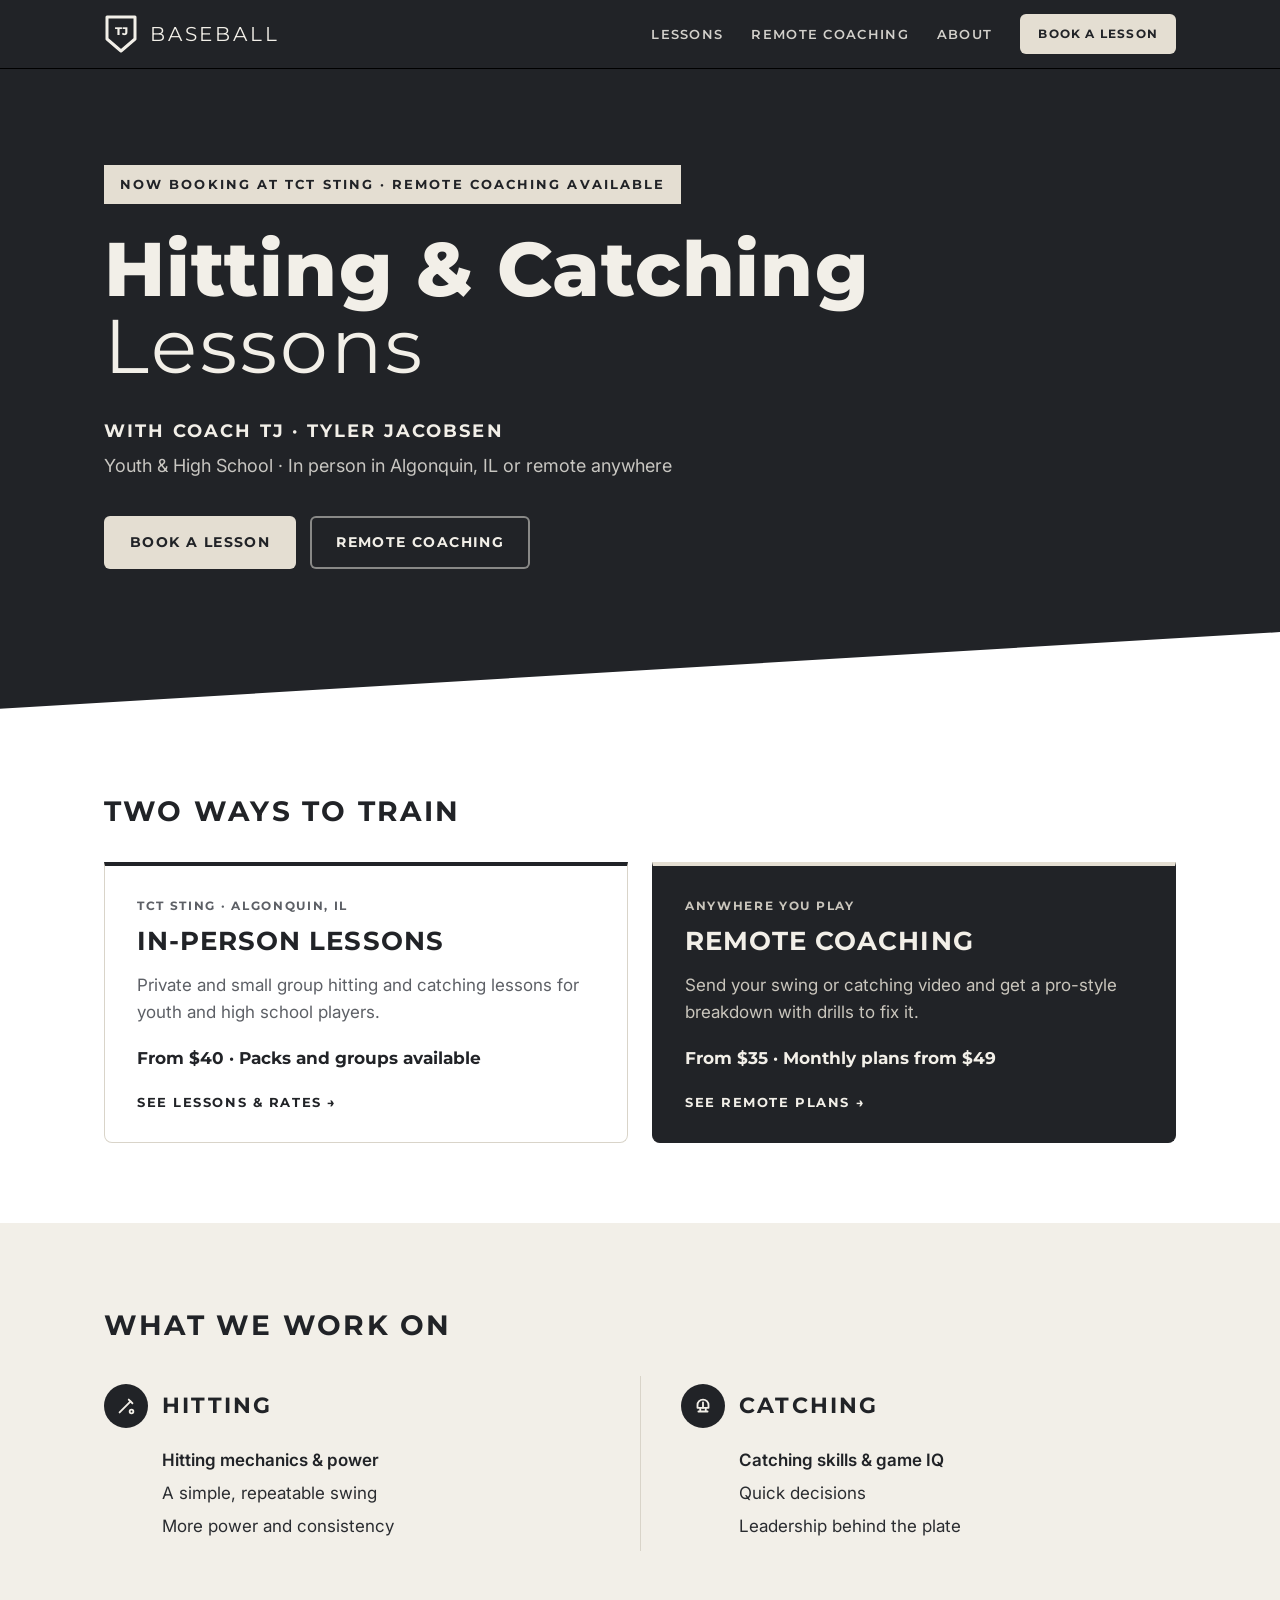
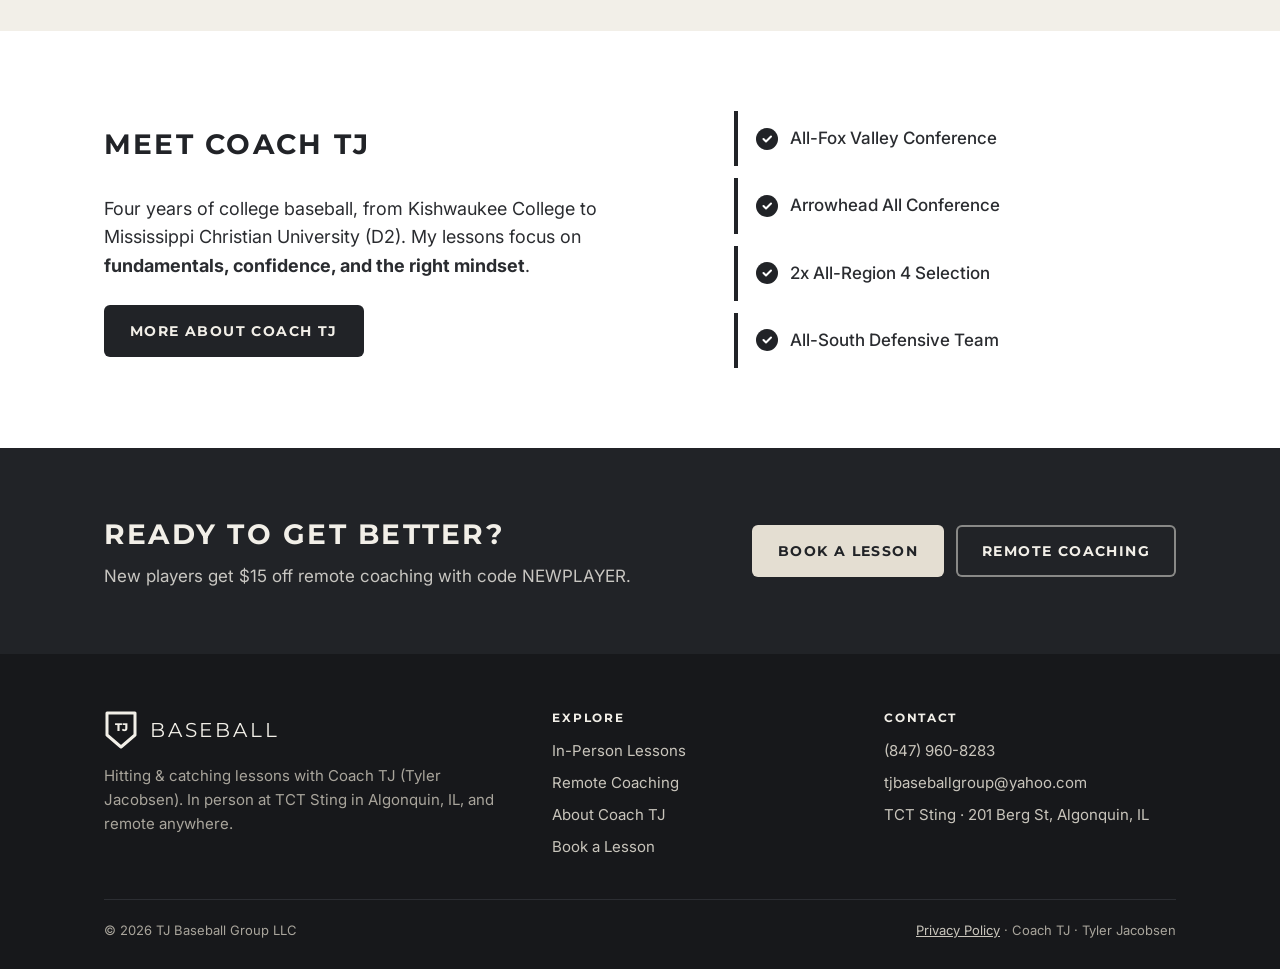
==== commit b7a70751: "Add files via upload" ====
--- a/index.html
+++ b/index.html
@@ -140,7 +140,7 @@
         </ul>
       </div>
     </div>
-    <div class="copy"><span>© <span id="yr"></span> TJ Baseball Group LLC</span><span>Coach TJ · Tyler Jacobsen</span></div>
+    <div class="copy"><span>© <span id="yr"></span> TJ Baseball Group LLC</span><span><a href="/privacy/">Privacy Policy</a> · Coach TJ · Tyler Jacobsen</span></div>
   </div>
 </footer>
 
--- a/assets/styles.css
+++ b/assets/styles.css
@@ -281,3 +281,12 @@
   .copy-btn { font: 700 12px Montserrat, sans-serif; letter-spacing: .1em; text-transform: uppercase; background: var(--ink); color: var(--paper); border: 0; border-radius: 4px; padding: 8px 14px; cursor: pointer; }
   .copy-box textarea { width: 100%; font: 14px/1.5 Inter, sans-serif; border: 1px solid var(--line); border-radius: 6px; padding: 10px; background: #fff; color: var(--text); resize: vertical; }
   @media (max-width: 860px) { .copy-grid { grid-template-columns: 1fr; } }
+
+  /* ---- Legal pages ---- */
+  .legal .wrap { max-width: 820px; }
+  .legal h2 { font-size: 18px; margin: 40px 0 12px; }
+  .legal p, .legal li { font-size: 16px; }
+  .legal ul { padding-left: 20px; }
+  .legal li { margin-bottom: 8px; }
+  .site-footer .copy a { color: #c9c5bc; text-decoration: underline; }
+  .copy-sub { font-size: 15px; letter-spacing: .1em; text-transform: uppercase; color: var(--ink); margin: 28px 0 12px; }
